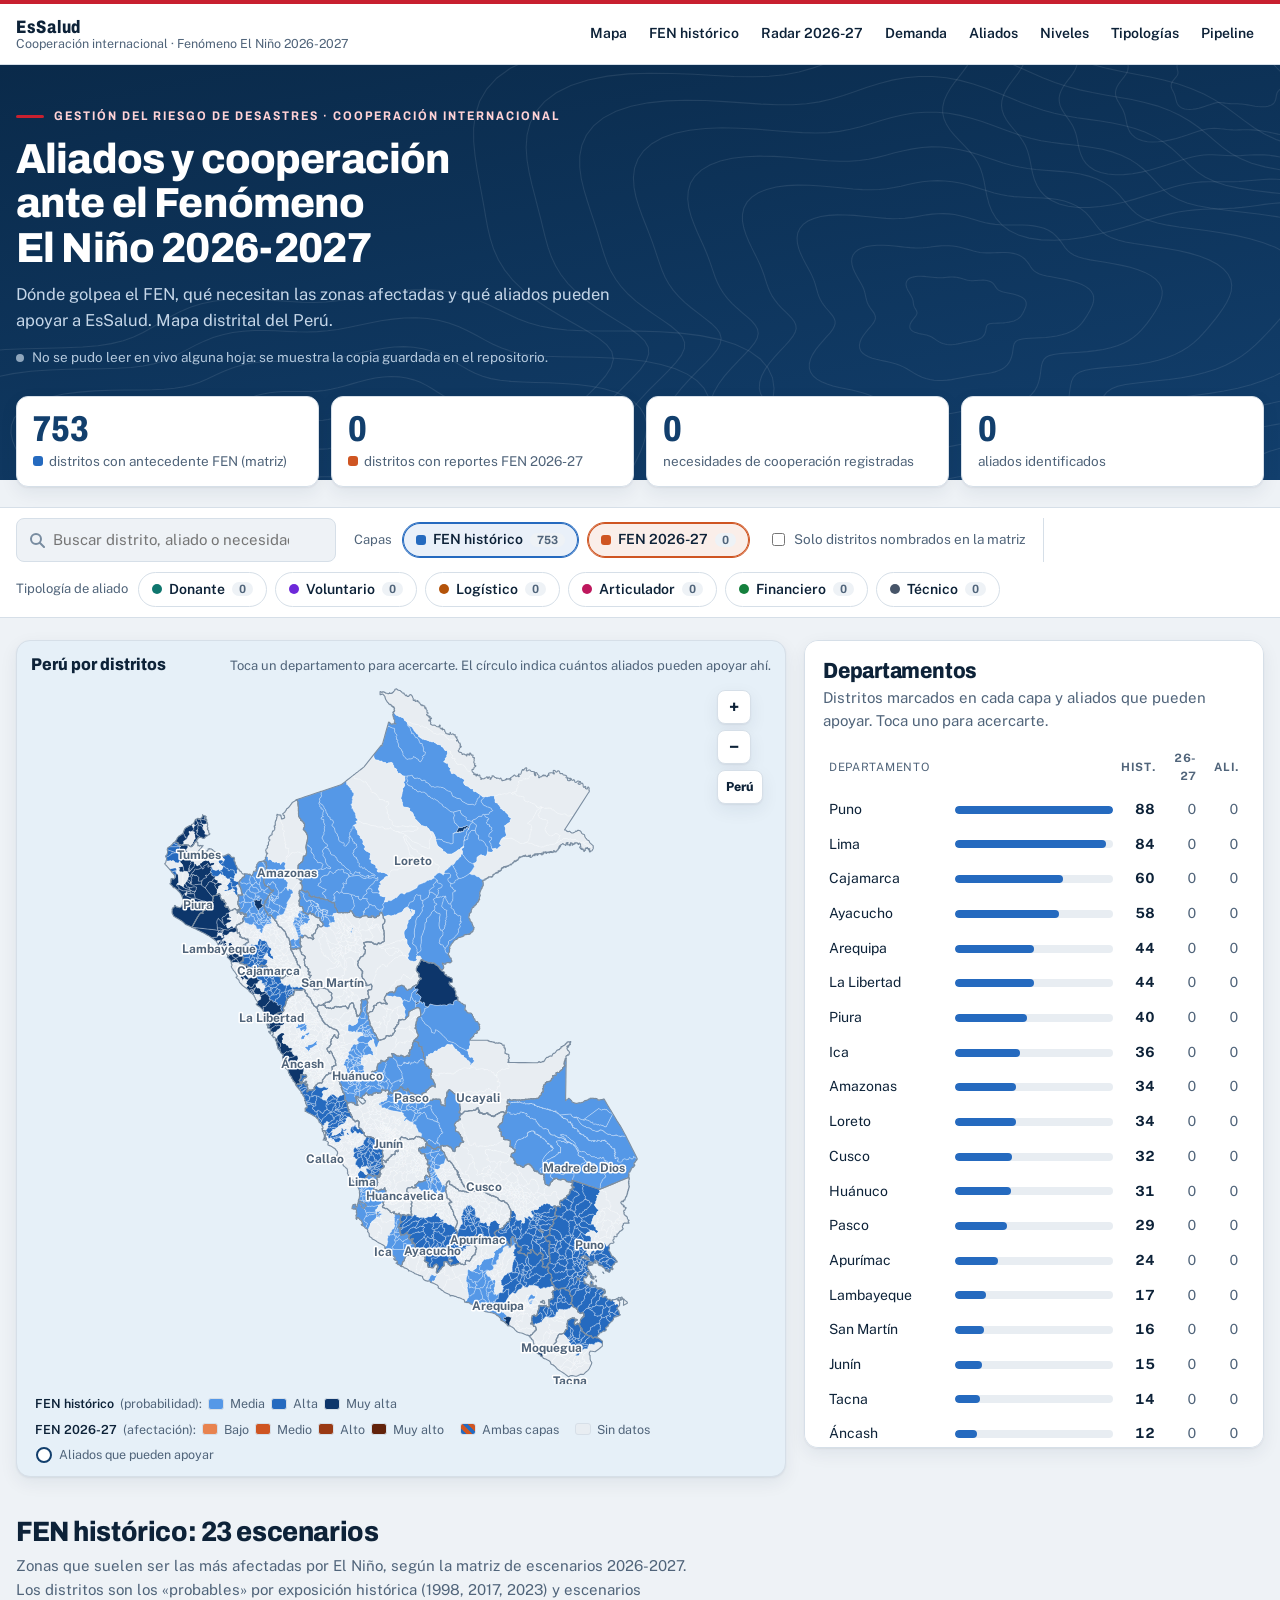
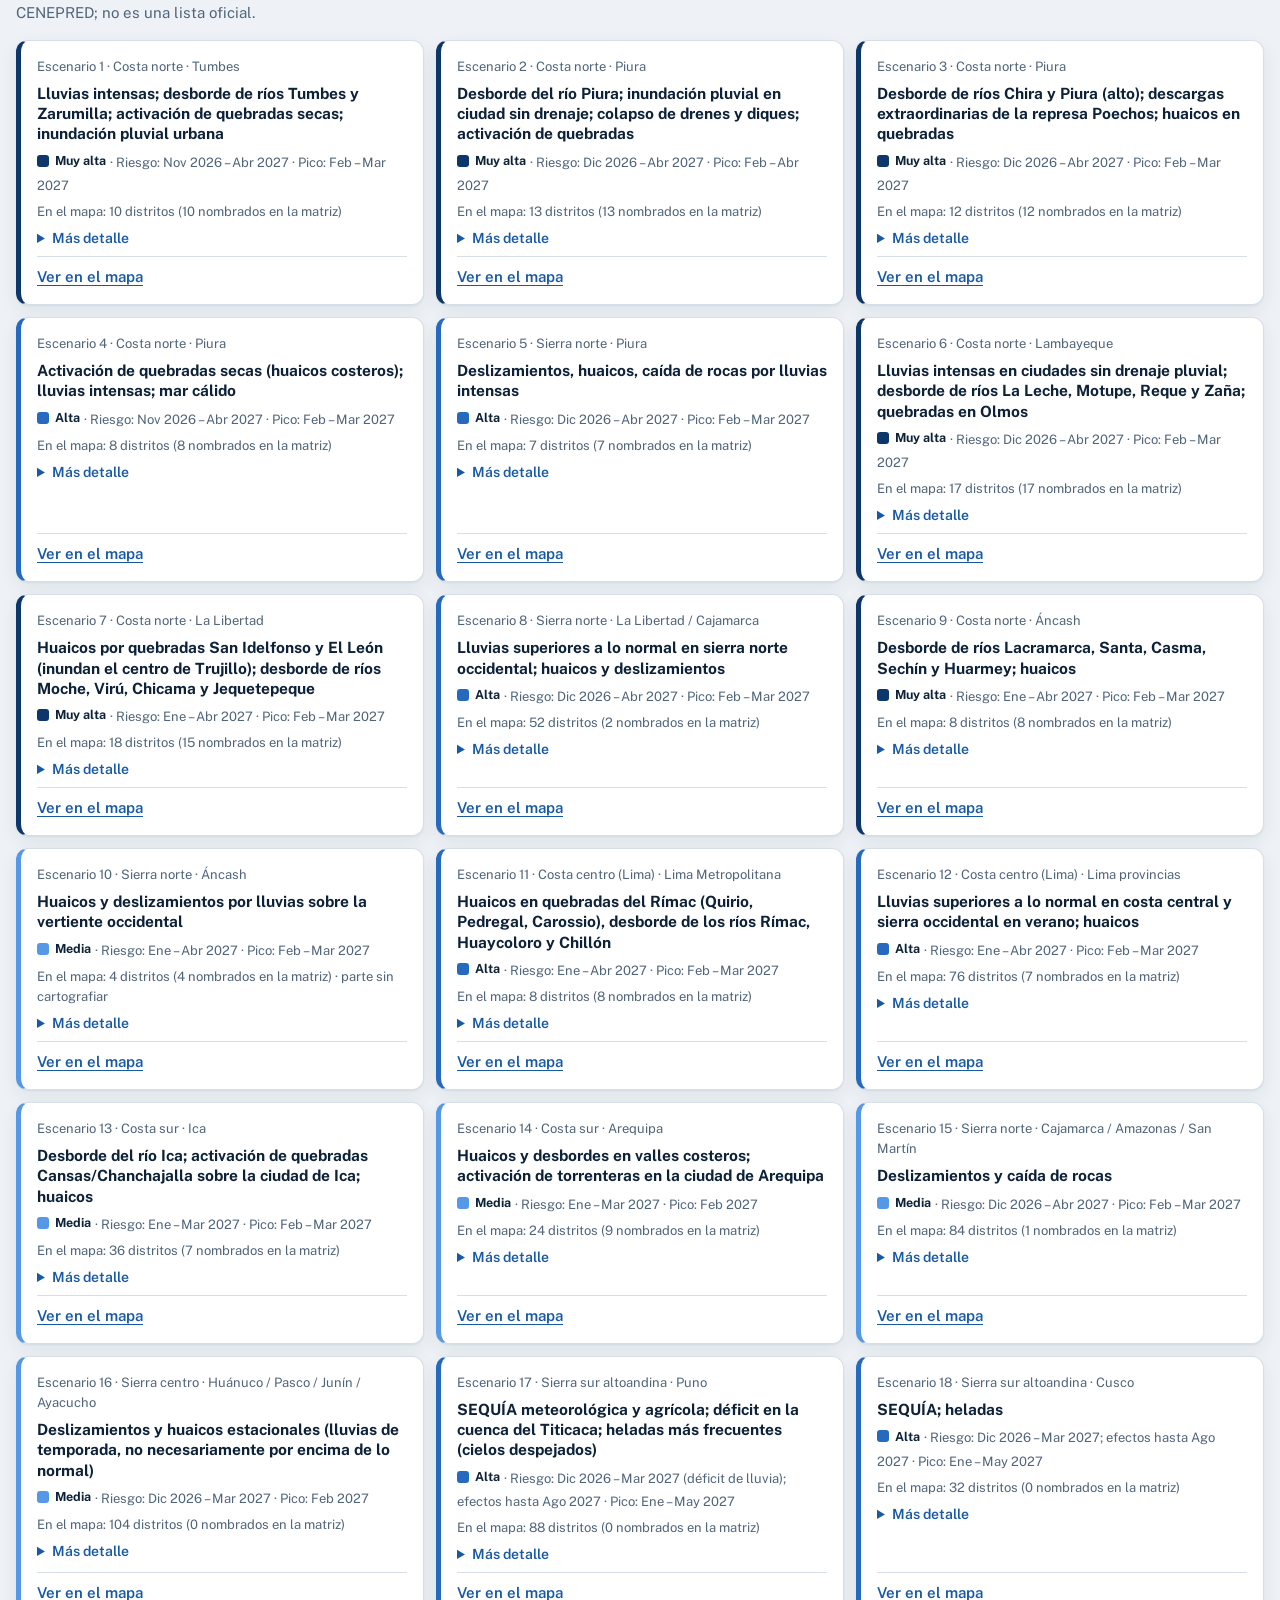
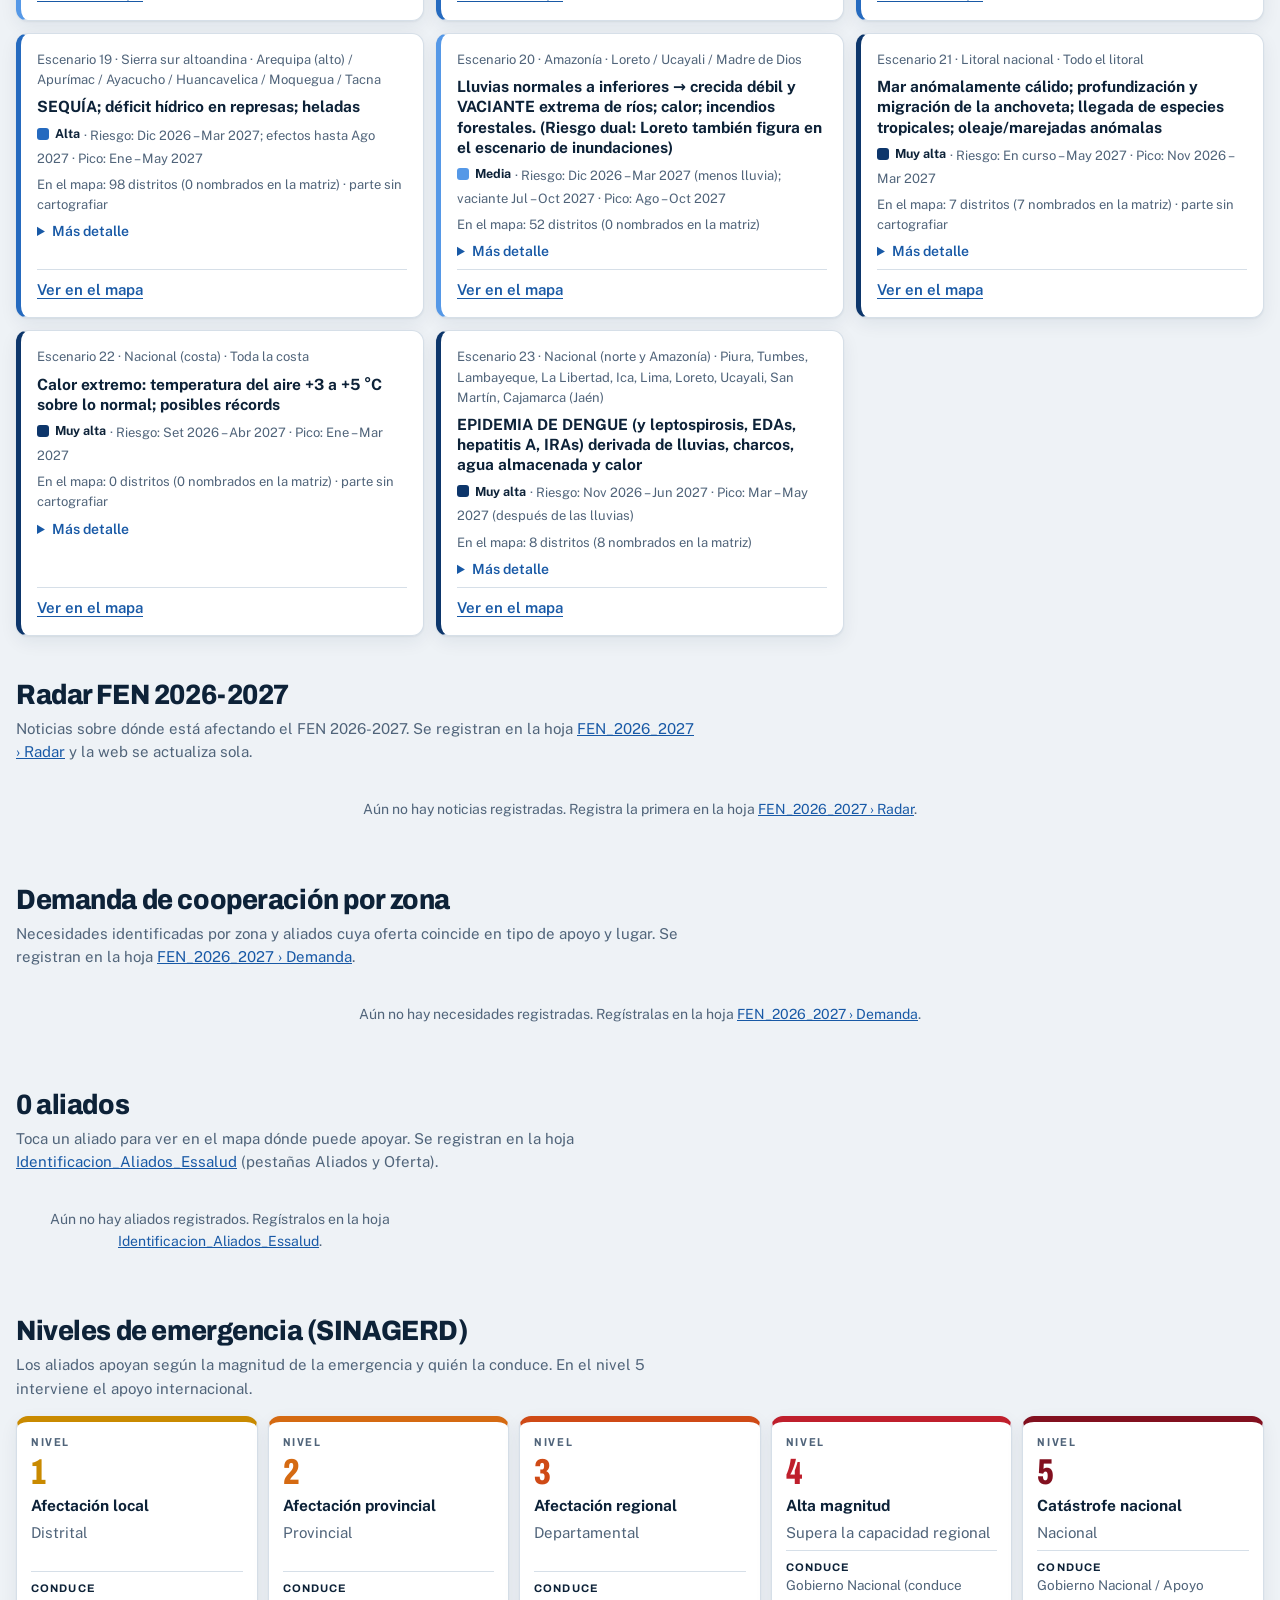
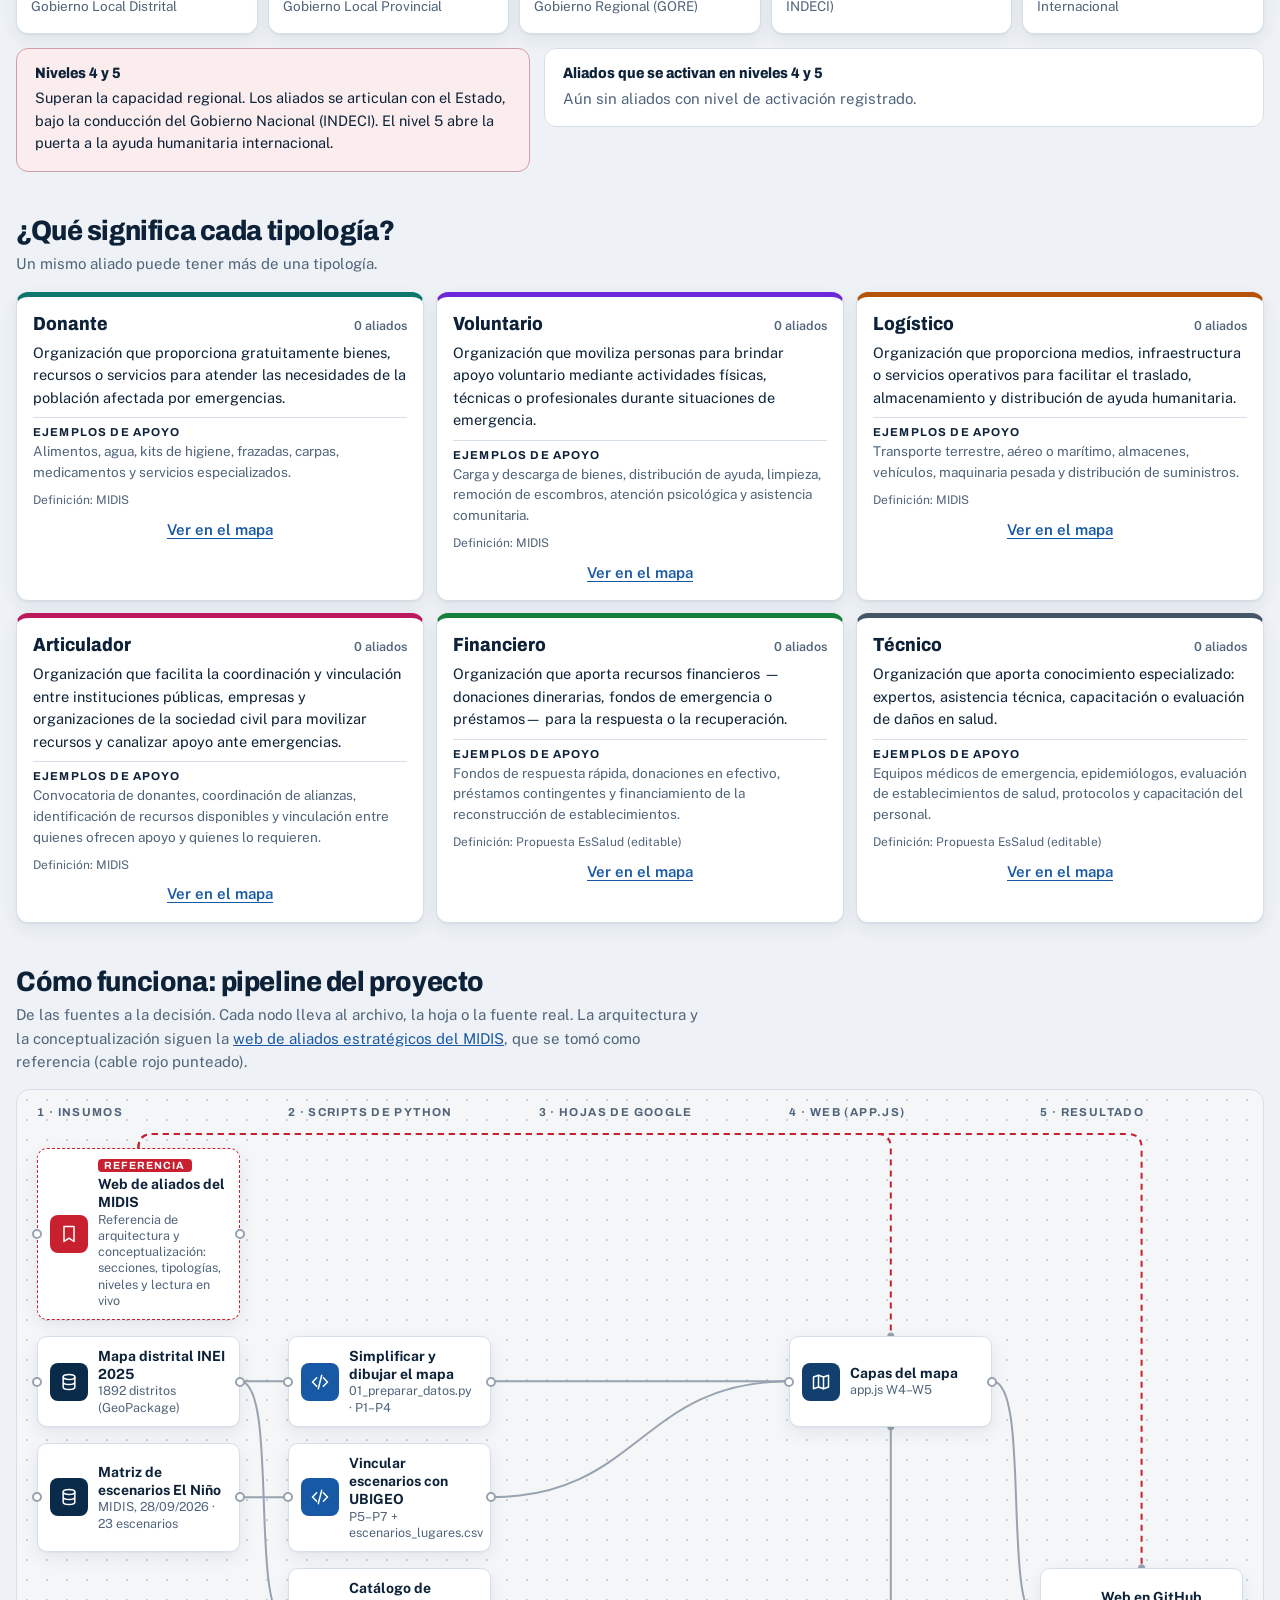
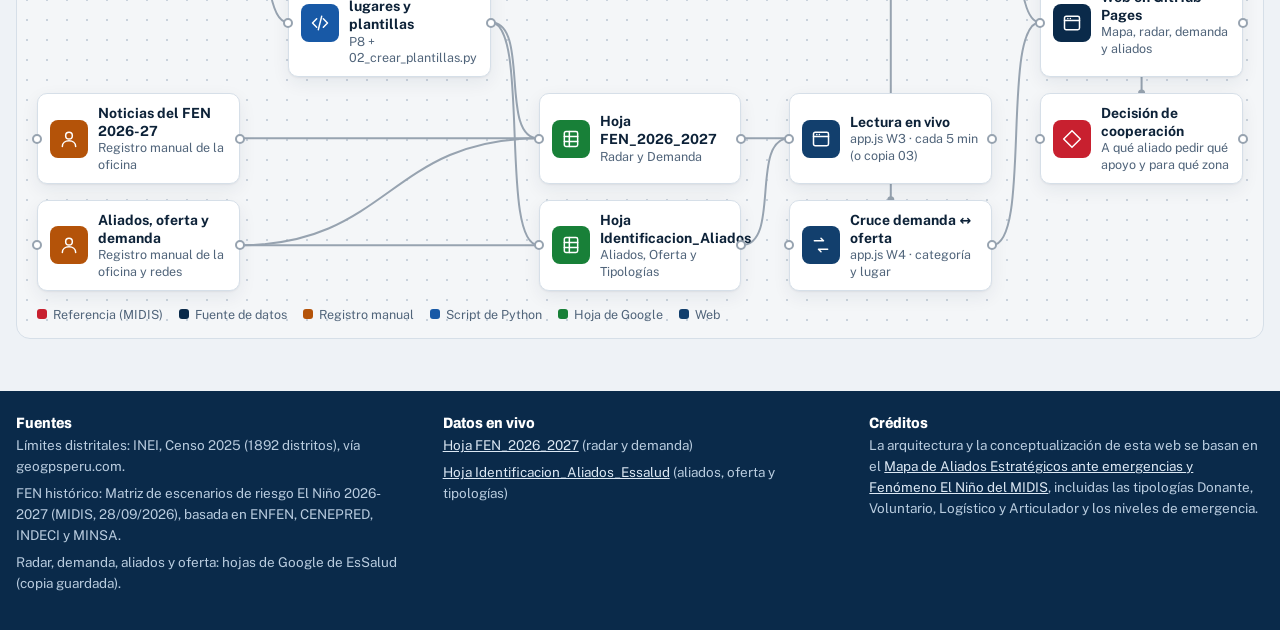
==== index.html @ f9a1b514 "Web de aliados y cooperación ante el FEN 2026-2027 (EsSalud) - Mapa distrital del Perú (1892 distrit" ====
<!doctype html>
<html lang="es">
<head>
<meta charset="utf-8">
<meta name="viewport" content="width=device-width, initial-scale=1">
<title>Aliados ante el FEN 2026-2027</title>
<meta name="description" content="Mapa distrital del Perú con las zonas históricamente afectadas por El Niño, un radar de noticias del FEN 2026-2027, la demanda de cooperación por zona y los aliados de EsSalud.">
<link rel="preconnect" href="https://fonts.googleapis.com">
<link rel="stylesheet" href="https://fonts.googleapis.com/css2?family=Archivo:wdth,wght@62..125,500..900&family=Public+Sans:wght@400;500;600;700&display=swap">
<link rel="stylesheet" href="assets/estilos.css">
</head>
<body>
<header class="topbar"><div class="in">
  <div class="brand"><b>EsSalud</b><span>Cooperación internacional · Fenómeno El Niño 2026-2027</span></div>
  <nav class="topnav" aria-label="Secciones">
    <a href="#mapa">Mapa</a><a href="#historico">FEN histórico</a><a href="#radar">Radar 2026-27</a>
    <a href="#demanda">Demanda</a><a href="#aliados">Aliados</a><a href="#niveles">Niveles</a><a href="#tipologias">Tipologías</a><a href="#pipeline">Pipeline</a>
  </nav>
</div></header>

<section class="hero">
  <div class="in">
    <p class="eyebrow">Gestión del riesgo de desastres · Cooperación internacional</p>
    <h1>Aliados y cooperación ante el Fenómeno El Niño 2026-2027</h1>
    <p class="lead">Dónde golpea el FEN, qué necesitan las zonas afectadas y qué aliados pueden apoyar a EsSalud. Mapa distrital del Perú.</p>
    <div class="status" id="estado"><span class="dot"></span><span>Cargando datos…</span></div>
  </div>
</section>

<div class="stats"><div class="in" aria-live="polite">
  <div class="stat"><b id="k-hist">–</b><span><i style="--c:var(--hist)"></i>distritos con antecedente FEN (matriz)</span></div>
  <div class="stat"><b id="k-act">–</b><span><i style="--c:var(--act)"></i>distritos con reportes FEN 2026-27</span></div>
  <div class="stat"><b id="k-dem">–</b><span>necesidades de cooperación registradas</span></div>
  <div class="stat"><b id="k-ali">–</b><span>aliados identificados</span></div>
</div></div>

<div class="bar"><div class="in">
  <input class="search" id="q" type="search" list="lista-lugares" placeholder="Buscar distrito, aliado o necesidad" aria-label="Buscar distrito, aliado o necesidad">
  <datalist id="lista-lugares"></datalist>
  <div class="chips" id="capas" role="group" aria-label="Capas del mapa"></div>
  <label class="check"><input type="checkbox" id="solo-nombrados"> Solo distritos nombrados en la matriz</label>
  <span class="sep" aria-hidden="true"></span>
  <div class="chips" id="chips" role="group" aria-label="Filtrar por tipología"></div>
</div></div>

<main class="in" id="mapa">
  <div class="focusbar" id="focusbar" hidden></div>
  <div class="grid">
    <div class="card mapcard">
      <div class="maphead"><h2 id="titulo-mapa">Perú por distritos</h2><span id="sub-mapa">Toca un departamento para acercarte. El círculo indica cuántos aliados pueden apoyar ahí.</span></div>
      <div class="mapwrap">
        <div class="zoombtns">
          <button id="z-mas" aria-label="Acercar">+</button>
          <button id="z-menos" aria-label="Alejar">−</button>
          <button id="z-peru" class="txt" aria-label="Ver todo el Perú">Perú</button>
        </div>
        <div class="tip" id="tip" hidden></div>
        <svg class="map" id="map" role="group" aria-label="Mapa del Perú por distritos"></svg>
      </div>
      <div class="legend" id="leyenda"></div>
    </div>
    <aside class="card panel" id="panel" aria-live="polite"></aside>
  </div>

  <section class="blk" id="historico">
    <div class="sh"><div><h2>FEN histórico: <span id="n-esc">23</span> escenarios</h2>
      <p>Zonas que suelen ser las más afectadas por El Niño, según la matriz de escenarios 2026-2027. Los distritos son los «probables» por exposición histórica (1998, 2017, 2023) y escenarios CENEPRED; no es una lista oficial.</p></div></div>
    <div class="cards" id="escenarios"></div>
  </section>

  <section class="blk" id="radar">
    <div class="sh"><div><h2>Radar FEN 2026-2027</h2>
      <p>Noticias sobre dónde está afectando el FEN 2026-2027. Se registran en la hoja <a id="enlace-radar" target="_blank" rel="noopener">FEN_2026_2027 › Radar</a> y la web se actualiza sola.</p></div></div>
    <div id="tabla-radar"></div>
  </section>

  <section class="blk" id="demanda">
    <div class="sh"><div><h2>Demanda de cooperación por zona</h2>
      <p>Necesidades identificadas por zona y aliados cuya oferta coincide en tipo de apoyo y lugar. Se registran en la hoja <a id="enlace-demanda" target="_blank" rel="noopener">FEN_2026_2027 › Demanda</a>.</p></div></div>
    <div id="lista-demanda"></div>
  </section>

  <section class="blk" id="aliados">
    <div class="sh"><div><h2><span id="dir-n">0</span> aliados</h2>
      <p>Toca un aliado para ver en el mapa dónde puede apoyar. Se registran en la hoja <a id="enlace-aliados" target="_blank" rel="noopener">Identificacion_Aliados_Essalud</a> (pestañas Aliados y Oferta).</p></div></div>
    <div class="dir" id="dir"></div>
  </section>

  <section class="blk" id="niveles">
    <div class="sh"><div><h2>Niveles de emergencia (SINAGERD)</h2><p>Los aliados apoyan según la magnitud de la emergencia y quién la conduce. En el nivel 5 interviene el apoyo internacional.</p></div></div>
    <div class="lv" id="lv"></div>
    <div class="lvnote">
      <div class="note"><b>Niveles 4 y 5</b><p>Superan la capacidad regional. Los aliados se articulan con el Estado, bajo la conducción del Gobierno Nacional (INDECI). El nivel 5 abre la puerta a la ayuda humanitaria internacional.</p></div>
      <div class="act45"><b>Aliados que se activan en niveles 4 y 5</b><div class="pills" id="act45"></div></div>
    </div>
  </section>

  <section class="blk" id="tipologias">
    <div class="sh"><div><h2>¿Qué significa cada tipología?</h2><p>Un mismo aliado puede tener más de una tipología.</p></div></div>
    <div class="gl" id="gl"></div>
  </section>

  <section class="blk" id="pipeline">
    <div class="sh"><div><h2>Cómo funciona: pipeline del proyecto</h2>
      <p>De las fuentes a la decisión. Cada nodo lleva al archivo, la hoja o la fuente real. La arquitectura y la conceptualización siguen la <a href="https://claude.ai/artifact/XCFnRvFZUEnCZ79exZgucG" target="_blank" rel="noopener">web de aliados estratégicos del MIDIS</a>, que se tomó como referencia (cable rojo punteado).</p></div></div>
    <div class="pipeline">
      <div class="pipe-cols" aria-hidden="true"><span>1 · Insumos</span><span>2 · Scripts de Python</span><span>3 · Hojas de Google</span><span>4 · Web (app.js)</span><span>5 · Resultado</span></div>
      <div id="pipeline-lienzo">
        <svg id="pipe-cables" aria-hidden="true"></svg>
        <div id="pipe-nodos"></div>
      </div>
      <div class="pipe-ley">
        <span><i style="--c:#C8202F"></i>Referencia (MIDIS)</span><span><i style="--c:#0A2A4A"></i>Fuente de datos</span>
        <span><i style="--c:#B45309"></i>Registro manual</span><span><i style="--c:#1859A6"></i>Script de Python</span>
        <span><i style="--c:#188038"></i>Hoja de Google</span><span><i style="--c:#123F6D"></i>Web</span>
      </div>
    </div>
  </section>
</main>

<footer class="foot"><div class="in">
  <div><b>Fuentes</b>
    <p>Límites distritales: INEI, Censo 2025 (1892 distritos), vía geogpsperu.com.</p>
    <p>FEN histórico: Matriz de escenarios de riesgo El Niño 2026-2027 (MIDIS, 28/09/2026), basada en ENFEN, CENEPRED, INDECI y MINSA.</p>
    <p id="pie-datos"></p></div>
  <div><b>Datos en vivo</b>
    <p><a id="enlace-hoja-fen" target="_blank" rel="noopener">Hoja FEN_2026_2027</a> (radar y demanda)</p>
    <p><a id="enlace-hoja-aliados" target="_blank" rel="noopener">Hoja Identificacion_Aliados_Essalud</a> (aliados, oferta y tipologías)</p>
    <p id="pie-avisos"></p></div>
  <div><b>Créditos</b>
    <p>La arquitectura y la conceptualización de esta web se basan en el <a href="https://claude.ai/artifact/XCFnRvFZUEnCZ79exZgucG" target="_blank" rel="noopener">Mapa de Aliados Estratégicos ante emergencias y Fenómeno El Niño del MIDIS</a>, incluidas las tipologías Donante, Voluntario, Logístico y Articulador y los niveles de emergencia.</p></div>
</div></footer>

<script src="assets/app.js"></script>
</body>
</html>
---- assets/estilos.css ----
/* ============================================================
   Estilos de la web "Aliados ante el FEN 2026-2027" (EsSalud)
   La arquitectura visual se basa en el Mapa de Aliados Estratégicos del MIDIS.
   Colores definidos como variables: un bloque para modo claro y otro para oscuro.
   ============================================================ */
:root{
  --bg:#EEF2F6; --surface:#FFFFFF; --ink:#0D2238; --muted:#50647A; --line:#D6DFE8;
  --navy:#0A2A4A; --navy-2:#123F6D; --accent:#1859A6; --alert:#C8202F;
  --sea:#E6F0F8; --land:#E8EDF2; --border-d:#FFFFFF; --border-dep:#7A8DA1; --halo:#FFFFFF;
  /* Capa FEN histórico (azul; más oscuro = más probable) — validada con el script de la guía dataviz */
  --hist:#256abf; --h1:#5598e7; --h2:#256abf; --h3:#0d366b;
  /* Capa FEN 2026-27 (naranja; más oscuro = mayor afectación) */
  --act:#cf5522; --a1:#e8834f; --a2:#cf5522; --a3:#9a3a14; --a4:#62220a;
  /* Tipologías de aliados */
  --don:#0F766E; --vol:#6D28D9; --log:#B45309; --art:#BE185D; --fin:#15803D; --tec:#475569;
  --lv1:#C98A00; --lv2:#D56A12; --lv3:#CF4A16; --lv4:#BF1F2C; --lv5:#82101F;
  --shadow:0 1px 2px rgba(10,42,74,.06),0 6px 18px rgba(10,42,74,.07);
  --focus:#1859A6; --num:#123F6D;
  --f-display:'Archivo','Arial Narrow',system-ui,sans-serif;
  --f-body:'Public Sans','Segoe UI',system-ui,sans-serif;
}
@media (prefers-color-scheme: dark){:root:not([data-theme="light"]){
  --bg:#07131F; --surface:#0F1F30; --ink:#E7EFF7; --muted:#92A6BA; --line:#223649;
  --navy:#081F38; --navy-2:#0E3558; --accent:#5DA6F0; --alert:#F0606B;
  --sea:#0A1826; --land:#1B2B3C; --border-d:#0A1826; --border-dep:#7F95AB; --halo:#0F1F30;
  --hist:#3987e5; --h1:#1c5cab; --h2:#3987e5; --h3:#9ec5f4;
  --act:#c9561f; --a1:#9c4219; --a2:#c9561f; --a3:#ee7a45; --a4:#f8b995;
  --don:#34D1BF; --vol:#B49BFA; --log:#FBBF4A; --art:#F58DB8; --fin:#4ADE80; --tec:#A3B3C6;
  --lv1:#E8B130; --lv2:#F08A3A; --lv3:#F26E3E; --lv4:#F0606B; --lv5:#FF8E98;
  --shadow:0 1px 2px rgba(0,0,0,.35),0 6px 18px rgba(0,0,0,.28);
  --focus:#8EC3FF; --num:#7DB8F5; color-scheme:dark}}
:root[data-theme="dark"]{
  --bg:#07131F; --surface:#0F1F30; --ink:#E7EFF7; --muted:#92A6BA; --line:#223649;
  --navy:#081F38; --navy-2:#0E3558; --accent:#5DA6F0; --alert:#F0606B;
  --sea:#0A1826; --land:#1B2B3C; --border-d:#0A1826; --border-dep:#7F95AB; --halo:#0F1F30;
  --hist:#3987e5; --h1:#1c5cab; --h2:#3987e5; --h3:#9ec5f4;
  --act:#c9561f; --a1:#9c4219; --a2:#c9561f; --a3:#ee7a45; --a4:#f8b995;
  --don:#34D1BF; --vol:#B49BFA; --log:#FBBF4A; --art:#F58DB8; --fin:#4ADE80; --tec:#A3B3C6;
  --lv1:#E8B130; --lv2:#F08A3A; --lv3:#F26E3E; --lv4:#F0606B; --lv5:#FF8E98;
  --shadow:0 1px 2px rgba(0,0,0,.35),0 6px 18px rgba(0,0,0,.28);
  --focus:#8EC3FF; --num:#7DB8F5; color-scheme:dark}

*{box-sizing:border-box}
[hidden]{display:none!important}
html{scroll-behavior:smooth;scroll-padding-top:72px}
body{margin:0;background:var(--bg);color:var(--ink);font:15px/1.55 var(--f-body)}
button,input,select{font:inherit;color:inherit}
button{cursor:pointer}
a{color:var(--accent)}
:focus-visible{outline:2px solid var(--focus);outline-offset:2px}
.in{max-width:1320px;margin:0 auto;padding-left:max(16px,env(safe-area-inset-left,0px));padding-right:max(16px,env(safe-area-inset-right,0px))}
.muted{color:var(--muted)}

/* --- Barra superior (sin logo por ahora) --- */
.topbar{background:var(--surface);border-bottom:1px solid var(--line);border-top:4px solid var(--alert)}
.topbar .in{display:flex;align-items:center;justify-content:space-between;gap:16px;min-height:60px}
.brand{display:flex;flex-direction:column;line-height:1.15;min-width:0}
.brand b{font:800 18px var(--f-display);font-stretch:80%;letter-spacing:.04em}
.brand span{font-size:12.5px;color:var(--muted)}
.topnav{display:flex;gap:2px;flex-wrap:wrap}
.topnav a{padding:8px 10px;border-radius:8px;color:var(--ink);text-decoration:none;font-weight:600;font-size:14px}
.topnav a:hover{background:var(--bg)}

/* --- Portada con imagen de fondo neutra (curvas de nivel) --- */
.hero{position:relative;overflow:hidden;color:#fff;background:url("fondo.svg") center/cover no-repeat,linear-gradient(170deg,var(--navy) 0%,var(--navy-2) 100%)}
.hero .in{position:relative;z-index:1;padding-block:36px 112px}
.eyebrow{display:inline-flex;align-items:center;gap:10px;font:700 12.5px/1 var(--f-display);font-stretch:85%;letter-spacing:.16em;text-transform:uppercase;color:#FFD2D6;margin:0 0 14px}
.eyebrow::before{content:"";width:28px;height:3px;background:var(--alert);border-radius:2px}
h1{font:800 clamp(28px,3.6vw,42px)/1.06 var(--f-display);font-stretch:96%;margin:0 0 12px;letter-spacing:-.02em;text-wrap:balance;max-width:22ch}
.lead{margin:0;color:#C5D6E8;max-width:64ch;font-size:16.5px}
.status{display:inline-flex;align-items:center;gap:8px;font-size:13.5px;color:#B5C9DD;margin-top:14px;flex-wrap:wrap}
.dot{width:8px;height:8px;border-radius:50%;background:#8FA6BD;flex:none}
.dot.live{background:#3DDC97;box-shadow:0 0 0 3px rgba(61,220,151,.28)}

/* --- Cifras --- */
.stats{position:relative;z-index:2;margin-top:-84px}
.stats .in{display:grid;grid-template-columns:repeat(4,minmax(0,1fr));gap:12px}
.stat{background:var(--surface);border:1px solid var(--line);border-radius:12px;padding:14px 16px;box-shadow:var(--shadow);display:flex;flex-direction:column;gap:4px}
.stat b{font:800 clamp(28px,3vw,36px)/1 var(--f-display);font-stretch:80%;color:var(--num)}
.stat span{font-size:13.5px;color:var(--muted)}
.stat i{display:inline-block;width:10px;height:10px;border-radius:3px;background:var(--c);margin-right:6px;vertical-align:baseline}

/* --- Barra de filtros --- */
.bar{background:var(--surface);border-bottom:1px solid var(--line);position:sticky;top:env(safe-area-inset-top,0px);z-index:6;margin-top:20px;border-top:1px solid var(--line)}
.bar .in{display:flex;flex-wrap:wrap;gap:10px 18px;align-items:center;padding-block:10px}
.search{flex:1 1 220px;min-width:0;max-width:320px;padding:9px 12px 9px 36px;border:1px solid var(--line);border-radius:8px;background:var(--bg) url("data:image/svg+xml,%3Csvg xmlns='http://www.w3.org/2000/svg' width='16' height='16' fill='none' stroke='%23788CA0' stroke-width='2' stroke-linecap='round'%3E%3Ccircle cx='7' cy='7' r='5'/%3E%3Cpath d='m11 11 4 4'/%3E%3C/svg%3E") 12px 50%/16px no-repeat}
.chips{display:flex;flex-wrap:wrap;gap:8px;align-items:center}
.chips .lbl{font-size:13px;color:var(--muted);margin-right:2px}
.chip{display:inline-flex;align-items:center;gap:7px;padding:6px 13px;border-radius:999px;border:1px solid var(--line);background:var(--surface);font-weight:600;font-size:14px}
.chip em{font-style:normal;font:700 12px var(--f-display);color:var(--muted);background:var(--bg);border-radius:999px;padding:0 7px}
.chip i{width:10px;height:10px;border-radius:50%;background:var(--c);flex:none}
.chip.capa i{border-radius:3px}
.chip:hover{border-color:var(--c)}
.chip[aria-pressed="true"]{border-color:var(--c);box-shadow:inset 0 0 0 1px var(--c);background:color-mix(in srgb,var(--c) 10%,var(--surface))}
.chip[aria-pressed="false"].capa{color:var(--muted)}
.chip[aria-pressed="false"].capa i{background:transparent;border:2px solid var(--c)}
.chip.clear{border-style:dashed;color:var(--muted);font-weight:500}
.check{display:inline-flex;align-items:center;gap:6px;font-size:13.5px;color:var(--muted)}
.sep{width:1px;align-self:stretch;background:var(--line)}

/* --- Mapa y panel --- */
main{padding-block:22px 8px}
.focusbar{display:flex;flex-wrap:wrap;align-items:center;gap:10px;margin-bottom:14px;padding:10px 14px;border-radius:10px;background:var(--surface);border:1px solid var(--accent)}
.focusbar button{padding:4px 12px;border-radius:999px;border:1px solid var(--accent);background:transparent;color:var(--accent);font-weight:600;font-size:14px}
.grid{display:grid;grid-template-columns:minmax(0,1fr) minmax(0,460px);gap:18px;align-items:start}
.card{background:var(--surface);border:1px solid var(--line);border-radius:14px;box-shadow:var(--shadow)}
.mapcard{position:relative;padding:14px 14px 12px;background:var(--sea);overflow:hidden}
.maphead{display:flex;justify-content:space-between;align-items:baseline;gap:12px;margin-bottom:6px;flex-wrap:wrap}
.maphead h2{font:800 17px var(--f-display);font-stretch:90%;margin:0}
.maphead span{font-size:13px;color:var(--muted)}
.mapwrap{position:relative}
svg.map{display:block;width:100%;height:auto;max-height:78vh;margin:0 auto;touch-action:none;cursor:pointer}
svg.map.arrastre{cursor:grabbing}
svg.map path{vector-effect:non-scaling-stroke;stroke-linejoin:round}
.d{stroke:var(--border-d);stroke-width:.3px;fill:var(--land)}
.d:hover{filter:brightness(1.08) saturate(1.15);stroke:var(--ink);stroke-width:1px}
.d.sel{stroke:var(--alert);stroke-width:2.5px}
.d.foco{stroke:var(--ink);stroke-width:1px}
.dep{fill:none;stroke:var(--border-dep);stroke-width:1.1px;pointer-events:none}
.dep.sel{stroke:var(--alert);stroke-width:2.5px}
.dep.cubre{stroke:var(--accent);stroke-width:2.5px}
.dn{font-family:var(--f-body);font-weight:700;text-anchor:middle;fill:var(--muted);paint-order:stroke;stroke:var(--halo);stroke-linejoin:round;pointer-events:none}
.bub circle{fill:var(--surface);stroke:var(--navy-2);pointer-events:none}
:root[data-theme="dark"] .bub circle{stroke:var(--accent)}
@media (prefers-color-scheme: dark){:root:not([data-theme="light"]) .bub circle{stroke:var(--accent)}}
.bub text{font-family:var(--f-display);font-weight:800;text-anchor:middle;dominant-baseline:central;fill:var(--ink);pointer-events:none}
.zoombtns{position:absolute;right:8px;top:8px;display:flex;flex-direction:column;gap:6px;z-index:2}
.zoombtns button{width:34px;height:34px;border-radius:8px;border:1px solid var(--line);background:var(--surface);font-weight:800;font-size:17px;line-height:1;box-shadow:var(--shadow)}
.zoombtns button.txt{width:auto;padding:0 8px;font-size:12.5px}
.tip{position:absolute;pointer-events:none;z-index:3;background:var(--ink);color:var(--bg);padding:6px 10px;border-radius:6px;font-size:13px;max-width:280px;transform:translate(-50%,calc(-100% - 14px))}
.tip b{display:block}
.legend{display:flex;flex-wrap:wrap;align-items:center;gap:6px 16px;font-size:12.5px;color:var(--muted);margin:10px 4px 0}
.legend .grp{display:inline-flex;align-items:center;gap:6px;flex-wrap:wrap}
.legend .grp b{color:var(--ink);font-weight:600}
.legend i{width:16px;height:12px;border-radius:3px;display:inline-block;border:1px solid var(--line)}
.legend i.rayas{background:repeating-linear-gradient(45deg,var(--hist) 0 4px,var(--act) 4px 8px)}

.panel{padding:18px;min-width:0;position:sticky;top:76px;max-height:calc(100vh - 92px);overflow:auto}
.ph{display:flex;align-items:flex-start;justify-content:space-between;gap:12px;margin-bottom:12px}
.ph h2{font:800 22px/1.12 var(--f-display);font-stretch:90%;margin:0 0 2px;letter-spacing:-.01em}
.btn{border:1px solid var(--line);background:var(--surface);border-radius:8px;padding:6px 12px;font-size:14px;font-weight:600;white-space:nowrap}
.btn:hover{border-color:var(--accent);color:var(--accent)}
.kpis{display:grid;grid-template-columns:repeat(4,minmax(0,1fr));gap:6px;margin-bottom:14px}
.kpis div{background:var(--bg);border-radius:8px;padding:8px}
.kpis b{display:block;font:800 22px/1 var(--f-display);font-stretch:85%}
.kpis span{font-size:12px;color:var(--muted)}
.blk-p{margin-top:16px}
.blk-p h3{font:700 12px var(--f-display);font-stretch:85%;letter-spacing:.12em;text-transform:uppercase;color:var(--muted);margin:0 0 8px;display:flex;align-items:center;gap:8px}
.blk-p h3 i{width:10px;height:10px;border-radius:3px;background:var(--c)}
.item{border:1px solid var(--line);border-radius:10px;padding:10px 12px;margin-bottom:8px;background:var(--surface)}
.item p{margin:4px 0 0;font-size:14px}
.item .meta{font-size:12.5px;color:var(--muted)}
.item button.lnk,.lnk{border:0;background:none;padding:0;color:var(--accent);font-weight:600;text-decoration:underline;text-underline-offset:3px}
.rank{list-style:none;margin:0;padding:0;display:grid;gap:1px}
.rank li{display:block}
.rank button{display:grid;grid-template-columns:118px 1fr 34px 34px 34px;gap:8px;align-items:center;width:100%;text-align:left;border:0;background:transparent;padding:6px 6px;border-radius:6px;font-size:14px}
.rank button:hover{background:var(--bg)}
.rank .hd{font-size:11.5px;color:var(--muted);text-transform:uppercase;letter-spacing:.06em;cursor:default}
.rank .hd:hover{background:transparent}
.bar2{height:8px;border-radius:4px;background:var(--land);overflow:hidden}
.bar2 i{display:block;height:100%;background:var(--hist);border-radius:4px}
.rank .n{text-align:right;font-variant-numeric:tabular-nums;font-weight:700}
.zero{color:var(--muted);font-weight:400!important}
.empty{padding:20px 8px;text-align:center;color:var(--muted);font-size:14px}

/* --- Etiquetas --- */
.tag{display:inline-flex;align-items:center;gap:5px;padding:1px 9px;border-radius:999px;font-size:12.5px;font-weight:600;background:var(--bg);color:var(--ink);border:1px solid var(--line)}
.tag i{width:8px;height:8px;border-radius:50%;background:var(--c)}
.tags{display:flex;flex-wrap:wrap;gap:6px;margin-top:6px}
.prob{display:inline-flex;align-items:center;gap:6px;font-size:12.5px;font-weight:700}
.prob i{width:12px;height:12px;border-radius:3px;background:var(--c)}

/* --- Secciones --- */
section.blk{padding-block:40px 4px}
.sh{display:flex;flex-wrap:wrap;justify-content:space-between;align-items:end;gap:6px 24px;margin-bottom:16px}
.sh h2{font:800 clamp(22px,2.4vw,28px)/1.1 var(--f-display);font-stretch:92%;margin:0;letter-spacing:-.015em}
.sh p{margin:6px 0 0;color:var(--muted);max-width:76ch}
.cards{display:grid;grid-template-columns:repeat(auto-fill,minmax(min(100%,330px),1fr));gap:12px}
.esc{padding:16px;border:1px solid var(--line);border-left:5px solid var(--c);border-radius:12px;background:var(--surface);box-shadow:var(--shadow);display:flex;flex-direction:column;gap:6px}
.esc h3{margin:0;font:700 15.5px/1.3 var(--f-body)}
.esc .meta{font-size:13px;color:var(--muted)}
.esc details{font-size:14px}
.esc summary{cursor:pointer;color:var(--accent);font-weight:600}
.esc details p{margin:6px 0}
.esc ul{margin:4px 0;padding-left:18px}
.esc .acc{display:flex;gap:12px;flex-wrap:wrap;margin-top:auto;padding-top:8px;border-top:1px solid var(--line)}
.tabla-wrap{overflow-x:auto;background:var(--surface);border:1px solid var(--line);border-radius:12px;box-shadow:var(--shadow)}
table{width:100%;border-collapse:collapse;font-size:14px}
th,td{text-align:left;padding:9px 12px;border-bottom:1px solid var(--line);vertical-align:top}
th{font:700 12px var(--f-display);font-stretch:85%;letter-spacing:.08em;text-transform:uppercase;color:var(--muted);white-space:nowrap}
td.num{text-align:right;font-variant-numeric:tabular-nums}
.nv{display:inline-flex;align-items:center;gap:6px;white-space:nowrap}
.nv i{width:10px;height:10px;border-radius:3px;background:var(--c)}
.dem-dep{margin-bottom:18px}
.dem-dep h3{font:800 18px var(--f-display);font-stretch:90%;margin:0 0 8px}
.dem{display:grid;grid-template-columns:minmax(0,1.3fr) minmax(0,1fr);gap:12px;padding:14px;border:1px solid var(--line);border-radius:12px;background:var(--surface);margin-bottom:10px}
.dem h4{margin:0;font:700 15px var(--f-body)}
.dem .match{border-left:1px solid var(--line);padding-left:12px;font-size:14px}
.dem .match b{display:block;font:700 11.5px var(--f-display);letter-spacing:.1em;text-transform:uppercase;color:var(--muted);margin-bottom:4px}
.dir{display:grid;grid-template-columns:repeat(auto-fill,minmax(min(100%,310px),1fr));gap:12px}
.dcard{display:grid;grid-template-columns:52px minmax(0,1fr);gap:12px;padding:14px;text-align:left;width:100%;border:1px solid var(--line);border-radius:12px;background:var(--surface);box-shadow:var(--shadow)}
.dcard:hover{border-color:var(--accent)}
.dcard h3{margin:0 0 2px;font:700 15.5px/1.25 var(--f-body)}
.dcard .cov{font-size:13px;color:var(--muted);border-top:1px solid var(--line);padding-top:8px;margin-top:8px}
.av{position:relative;width:52px;height:52px;border-radius:10px;background:var(--bg);border:1px solid var(--line);display:grid;place-items:center;font:800 15px var(--f-display);color:var(--accent);overflow:hidden}
.av img{position:absolute;inset:0;width:100%;height:100%;object-fit:contain;background:#fff;padding:3px}
.lv{display:grid;grid-template-columns:repeat(5,minmax(0,1fr));gap:10px}
.lvc{padding:14px 14px 16px;background:var(--surface);border:1px solid var(--line);border-top:6px solid var(--c);border-radius:12px;box-shadow:var(--shadow);display:flex;flex-direction:column;gap:6px}
.lvc .num{font:800 36px/1 var(--f-display);font-stretch:70%;color:var(--c)}
.lvc .nm{font:700 11.5px var(--f-display);font-stretch:85%;letter-spacing:.14em;text-transform:uppercase;color:var(--muted)}
.lvc h3{margin:0;font:700 15.5px/1.25 var(--f-body)}
.lvc .au{margin-top:auto;padding-top:10px;border-top:1px solid var(--line);font-size:13.5px;color:var(--muted)}
.lvc .au b{display:block;font:700 11px var(--f-display);letter-spacing:.1em;text-transform:uppercase;color:var(--ink);margin-bottom:2px}
.lvnote{margin-top:14px;display:grid;grid-template-columns:minmax(0,1fr) minmax(0,1.4fr);gap:14px;align-items:start}
.note{padding:16px 18px;border-radius:12px;background:color-mix(in srgb,var(--alert) 8%,var(--surface));border:1px solid color-mix(in srgb,var(--alert) 35%,var(--line))}
.note b,.act45 b{font:800 15px var(--f-display);font-stretch:90%;display:block;margin-bottom:6px}
.note p{margin:0;font-size:14.5px}
.act45{padding:16px 18px;border-radius:12px;background:var(--surface);border:1px solid var(--line)}
.pills{display:flex;flex-wrap:wrap;gap:8px}
.pill{display:inline-flex;align-items:center;border:1px solid var(--line);border-radius:999px;background:var(--bg);padding:4px 12px;font-weight:600;font-size:14px}
.gl{display:grid;grid-template-columns:repeat(3,minmax(0,1fr));gap:12px}
.gcard{display:flex;flex-direction:column;gap:8px;padding:16px;border:1px solid var(--line);border-top:5px solid var(--c);border-radius:12px;background:var(--surface);box-shadow:var(--shadow)}
.gcard h3{margin:0;font:800 19px var(--f-display);font-stretch:88%;display:flex;justify-content:space-between;align-items:baseline;gap:8px}
.gcard h3 small{font:600 12.5px var(--f-body);color:var(--muted)}
.gcard p{margin:0;font-size:14.5px}
.gcard .eg{font-size:13.5px;color:var(--muted);padding-top:8px;border-top:1px solid var(--line)}
.gcard .eg b{display:block;font:700 11.5px var(--f-display);letter-spacing:.1em;text-transform:uppercase;color:var(--ink);margin-bottom:3px}
.gcard .origen{font-size:12px;color:var(--muted)}
/* --- Pipeline estilo n8n: lienzo punteado, nodos con ícono y puertos, cables curvos --- */
.pipeline{--canvas:#F4F6F8;--dot:#C9D2DC;--cable:#97A3B0;background-color:var(--canvas);background-image:radial-gradient(var(--dot) 1px,transparent 1.2px);background-size:20px 20px;border:1px solid var(--line);border-radius:14px;padding:16px 20px 14px}
:root[data-theme="dark"] .pipeline{--canvas:#0B1724;--dot:#1E3247;--cable:#5D7187}
@media (prefers-color-scheme: dark){:root:not([data-theme="light"]) .pipeline{--canvas:#0B1724;--dot:#1E3247;--cable:#5D7187}}
.pipe-cols{display:grid;grid-template-columns:repeat(5,minmax(0,1fr));column-gap:48px;margin-bottom:30px;font:700 11.5px var(--f-display);letter-spacing:.12em;text-transform:uppercase;color:var(--muted)}
#pipeline-lienzo{position:relative}
#pipe-nodos{position:relative;z-index:1;display:grid;grid-template-columns:repeat(5,minmax(0,1fr));column-gap:48px;row-gap:16px}
#pipe-cables{position:absolute;left:0;top:0;z-index:0;pointer-events:none;overflow:visible}
#pipe-cables .cable{fill:none;stroke:var(--cable);stroke-width:2}
#pipe-cables .cable.referencia{stroke:var(--alert);stroke-dasharray:6 5}
#pipe-cables .fin{fill:var(--cable)}
.nodo{position:relative;display:flex;align-items:center;gap:10px;min-height:66px;padding:10px 12px;background:var(--surface);border:1px solid var(--line);border-radius:10px;box-shadow:var(--shadow);color:var(--ink);text-decoration:none}
a.nodo:hover{border-color:var(--c);box-shadow:0 0 0 1px var(--c),var(--shadow)}
.nodo .ico{flex:none;width:38px;height:38px;border-radius:8px;background:var(--c);display:grid;place-items:center}
.nodo .ico svg{width:20px;height:20px;fill:none;stroke:#fff;stroke-width:1.8;stroke-linecap:round;stroke-linejoin:round}
.nodo .txt{display:flex;flex-direction:column;min-width:0;line-height:1.3}
.nodo .txt b{font-size:14px}
.nodo .txt>span:last-child{font-size:12.5px;color:var(--muted)}
.nodo .badge{align-self:flex-start;font:700 10.5px var(--f-display);letter-spacing:.1em;text-transform:uppercase;color:#fff;background:var(--c);border-radius:4px;padding:1px 6px;margin-bottom:3px}
.nodo.ref{border:1.5px dashed var(--c)}
.puerto{position:absolute;top:50%;width:10px;height:10px;margin-top:-5px;border-radius:50%;background:var(--surface);border:2px solid var(--cable,#97A3B0)}
.puerto.entrada{left:-6px}.puerto.salida{right:-6px}
.pipe-ley{display:flex;flex-wrap:wrap;gap:6px 16px;margin-top:14px;font-size:12.5px;color:var(--muted)}
.pipe-ley i{display:inline-block;width:10px;height:10px;border-radius:3px;background:var(--c);margin-right:6px}
@media (max-width:900px){.pipe-cols{display:none}#pipe-nodos{grid-template-columns:minmax(0,1fr);row-gap:22px}.nodo{grid-column:auto!important;grid-row:auto!important}.puerto{display:none}}

footer.foot{margin-top:40px;background:var(--navy);color:#B9CCDF}
footer.foot .in{padding-block:24px 30px;display:grid;grid-template-columns:repeat(3,minmax(0,1fr));gap:16px 32px;font-size:13.5px}
footer.foot b{color:#fff;font:800 15px var(--f-display);font-stretch:90%;display:block;margin-bottom:4px}
footer.foot a{color:#DCE8F4}
footer.foot p{margin:0 0 6px}

@media (max-width:1100px){.lv{grid-template-columns:repeat(3,minmax(0,1fr))}.gl{grid-template-columns:repeat(2,minmax(0,1fr))}.stats .in{grid-template-columns:repeat(2,minmax(0,1fr))}footer.foot .in{grid-template-columns:minmax(0,1fr)}}
@media (max-width:900px){.grid{grid-template-columns:minmax(0,1fr)}.panel{position:static;max-height:none}.lvnote{grid-template-columns:minmax(0,1fr)}.topnav{display:none}.dem{grid-template-columns:minmax(0,1fr)}.dem .match{border-left:0;padding-left:0;border-top:1px solid var(--line);padding-top:8px}}
@media (max-width:640px){.bar{position:static}.lv{grid-template-columns:repeat(2,minmax(0,1fr))}.gl{grid-template-columns:minmax(0,1fr)}.hero .in{padding-block:26px 104px}.kpis{grid-template-columns:repeat(2,minmax(0,1fr))}.rank button{grid-template-columns:96px 1fr 28px 28px 28px;font-size:13px}.sep{display:none}}
@media (prefers-reduced-motion:reduce){html{scroll-behavior:auto}}
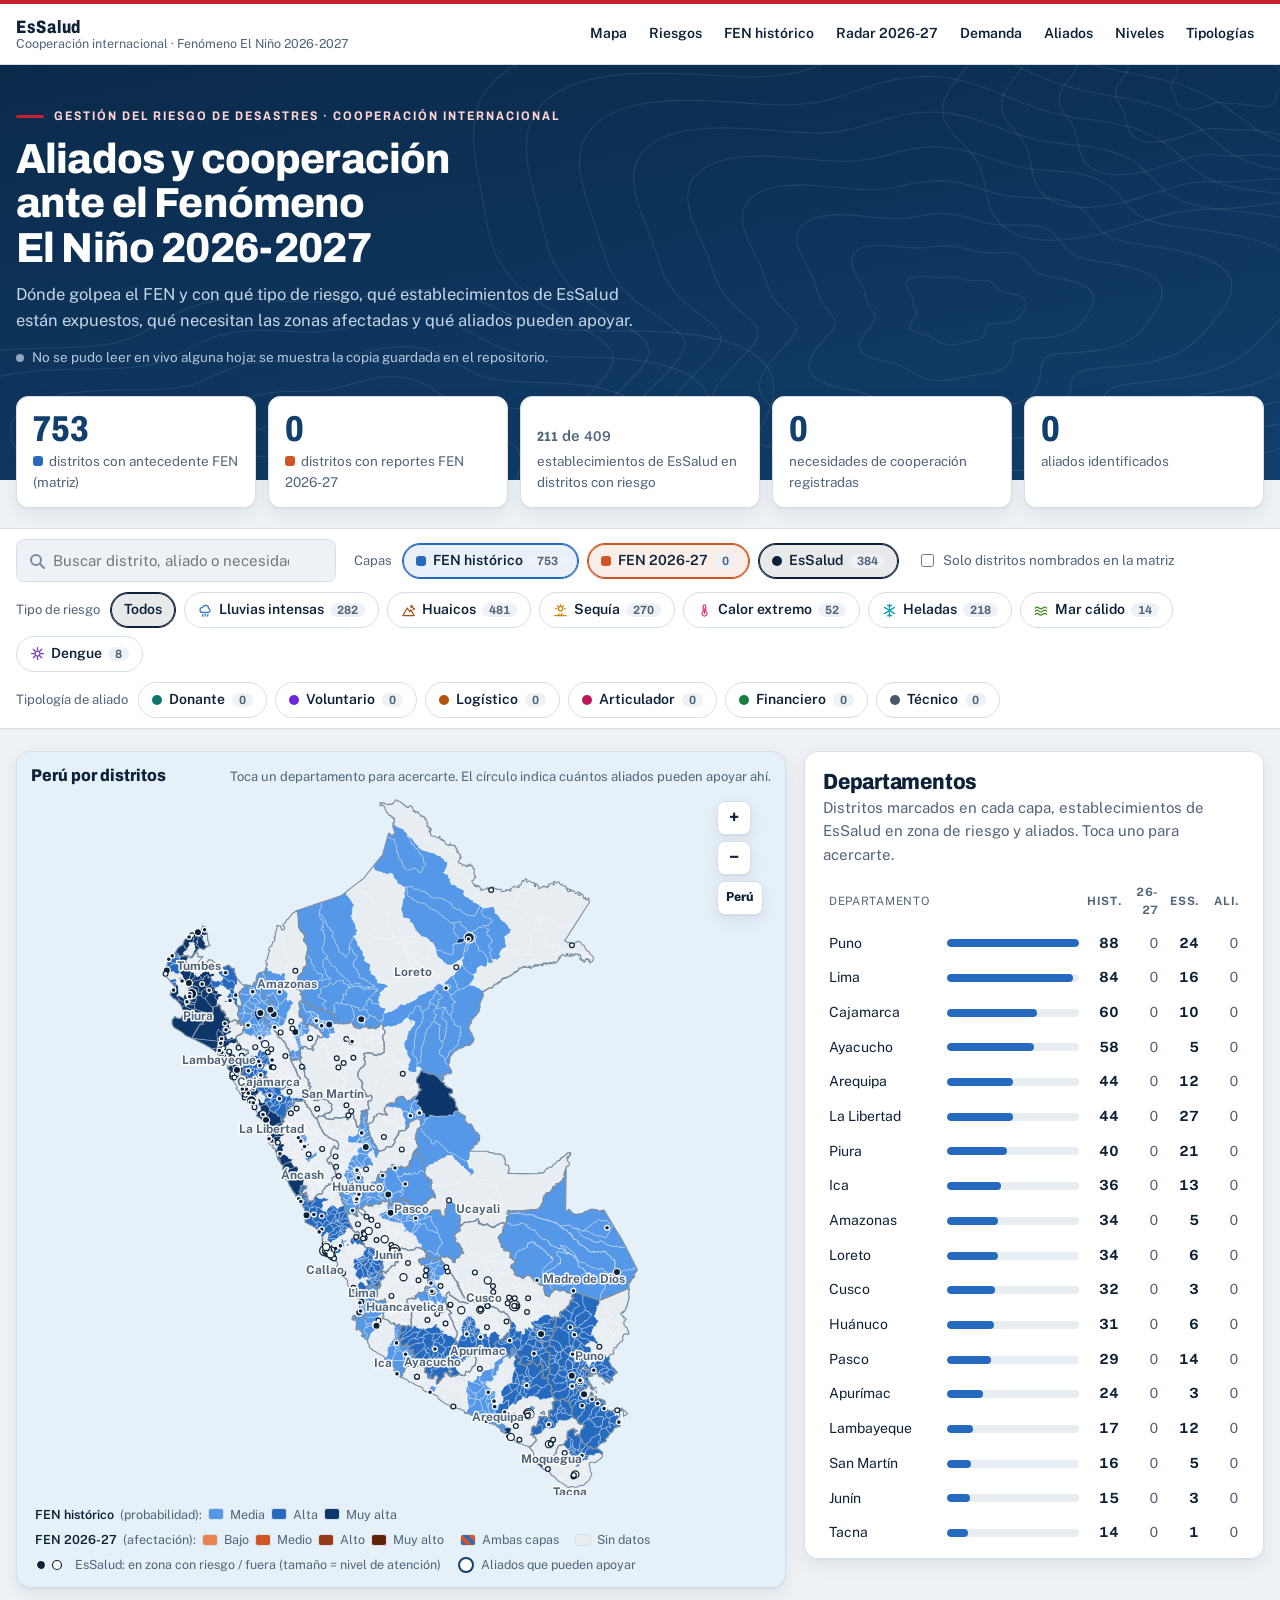
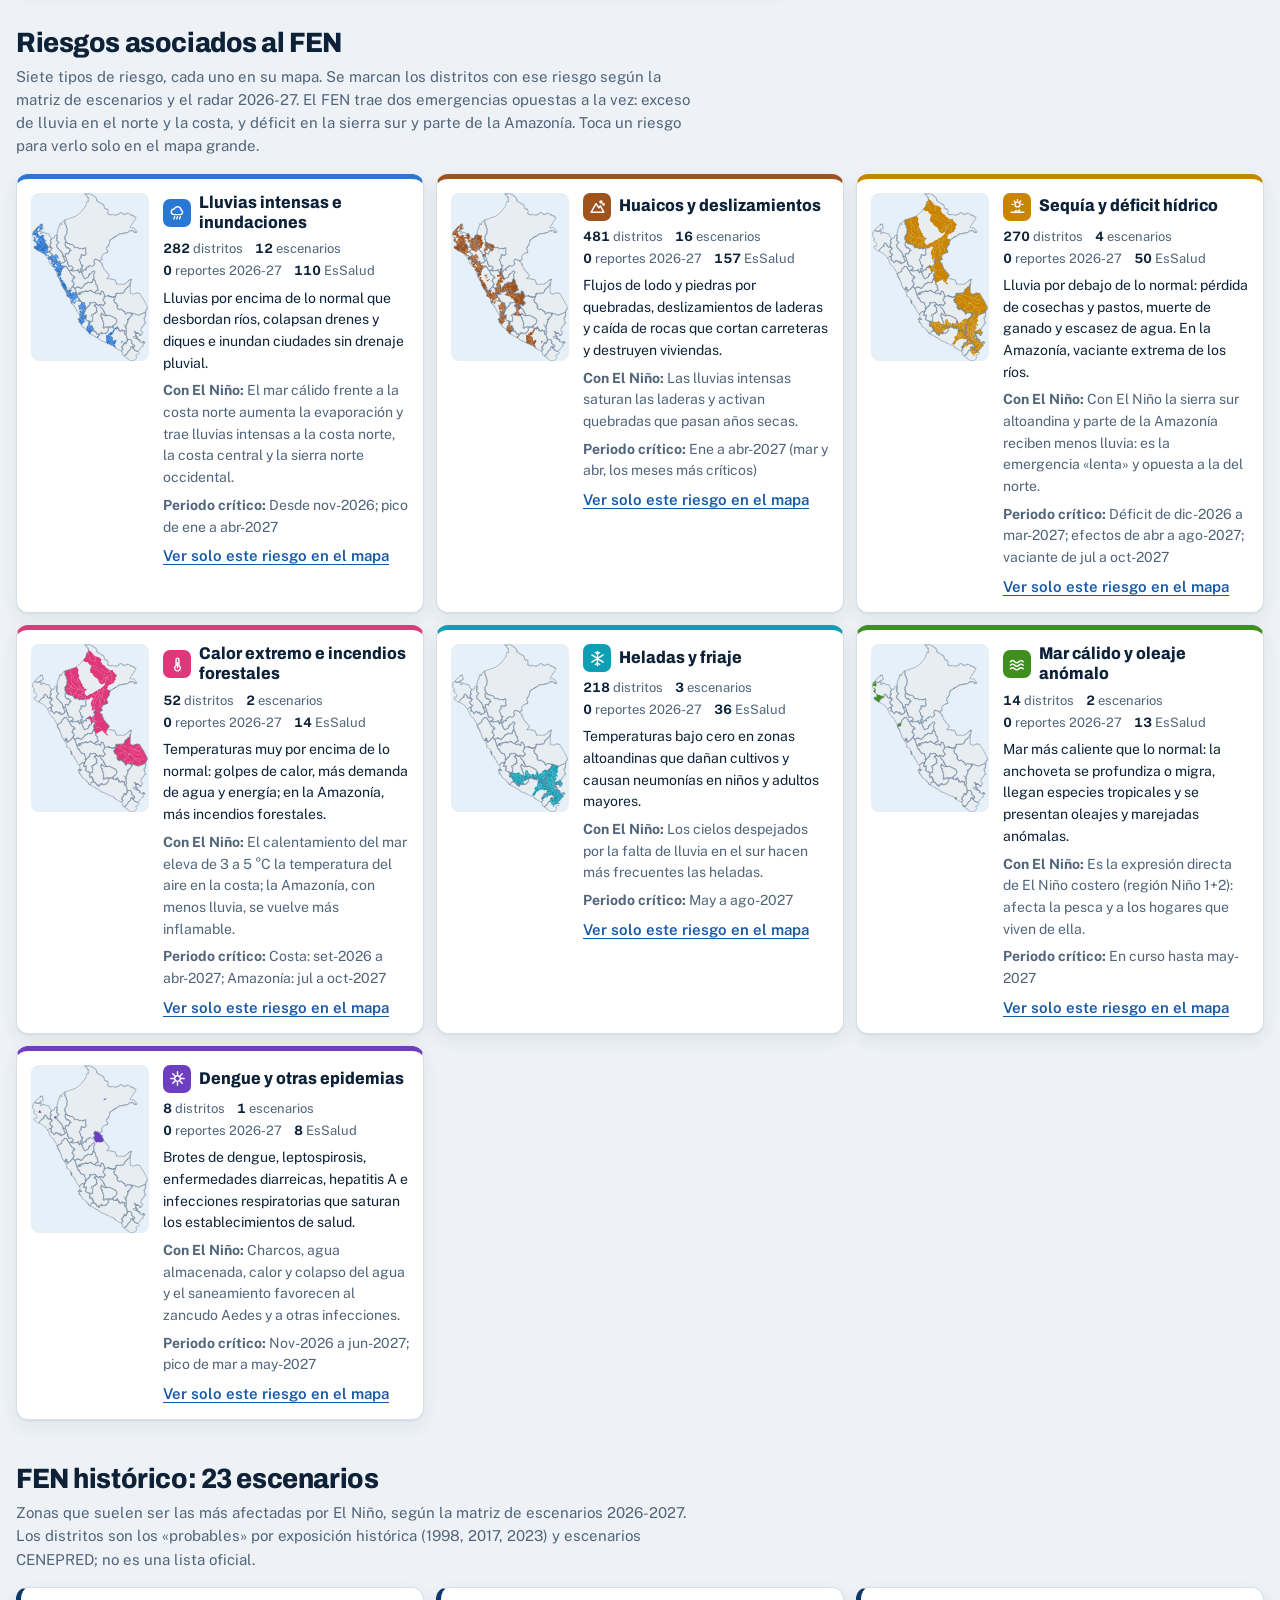
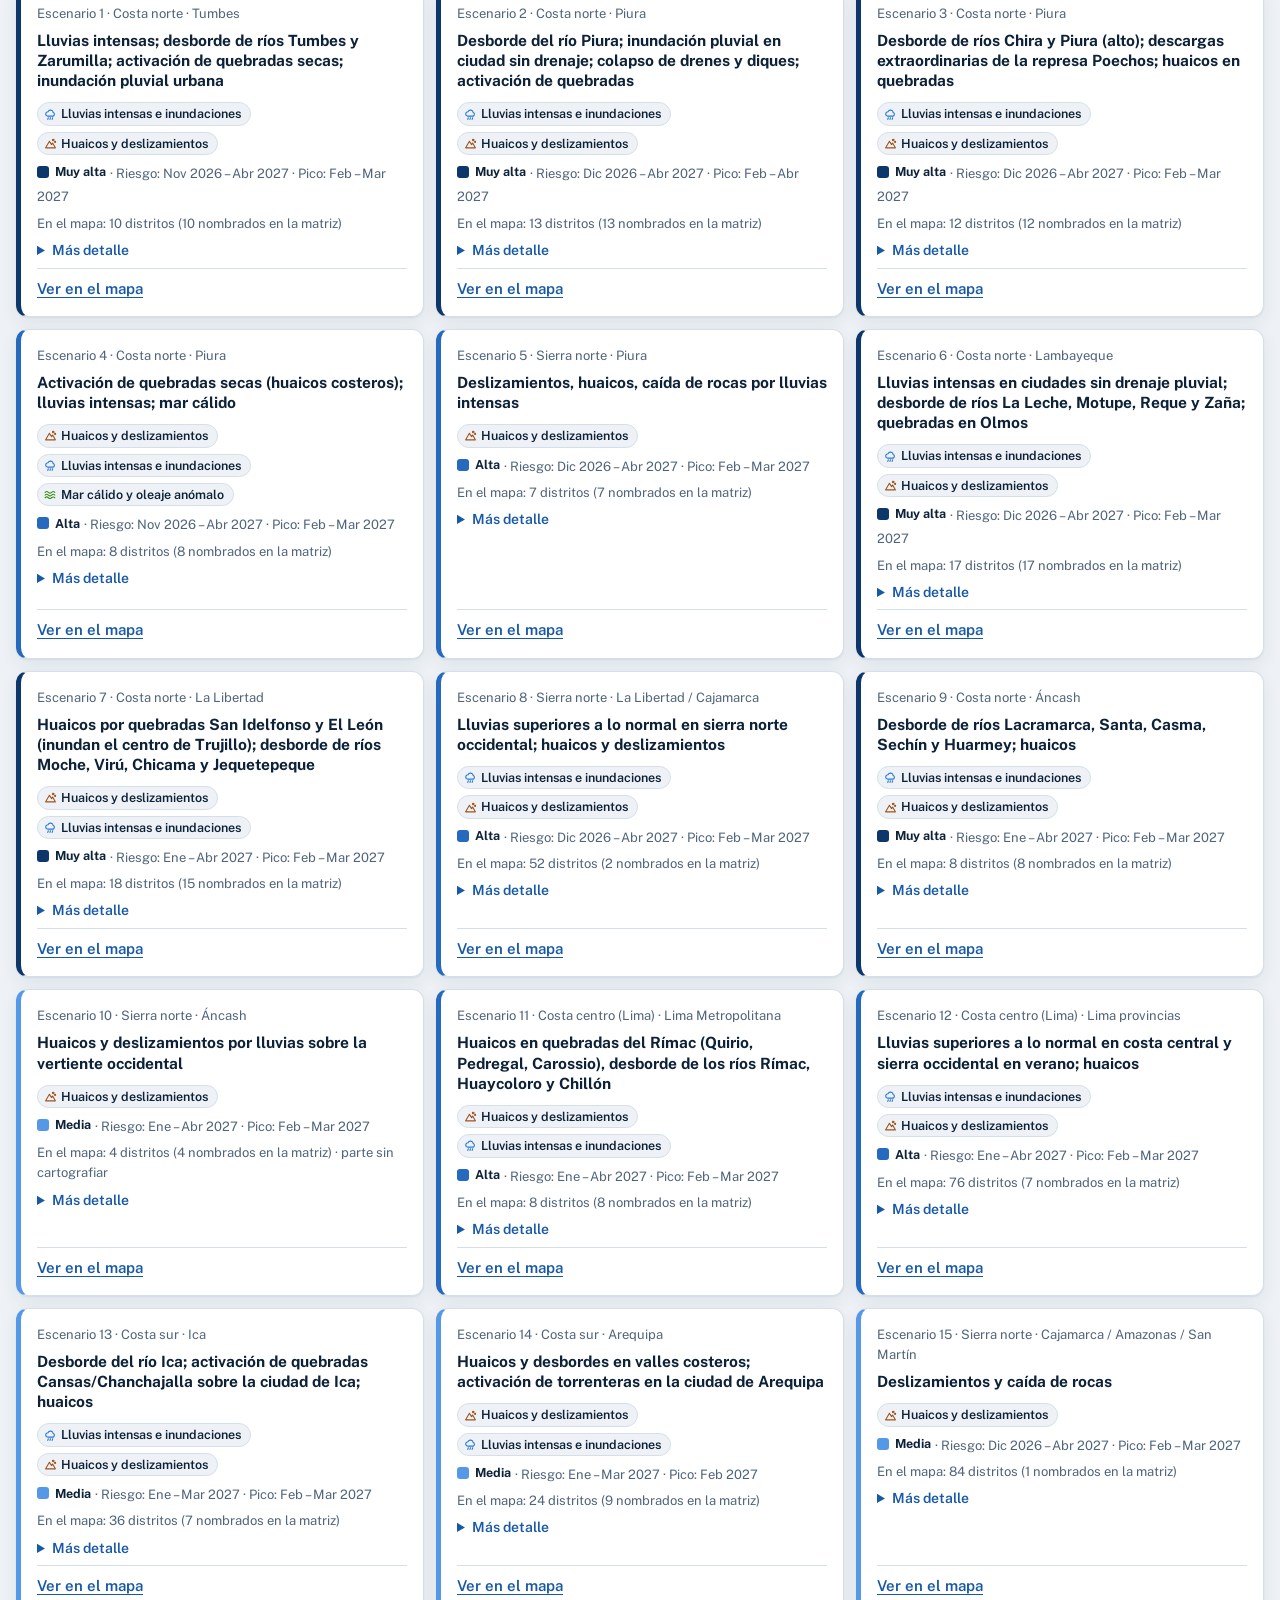
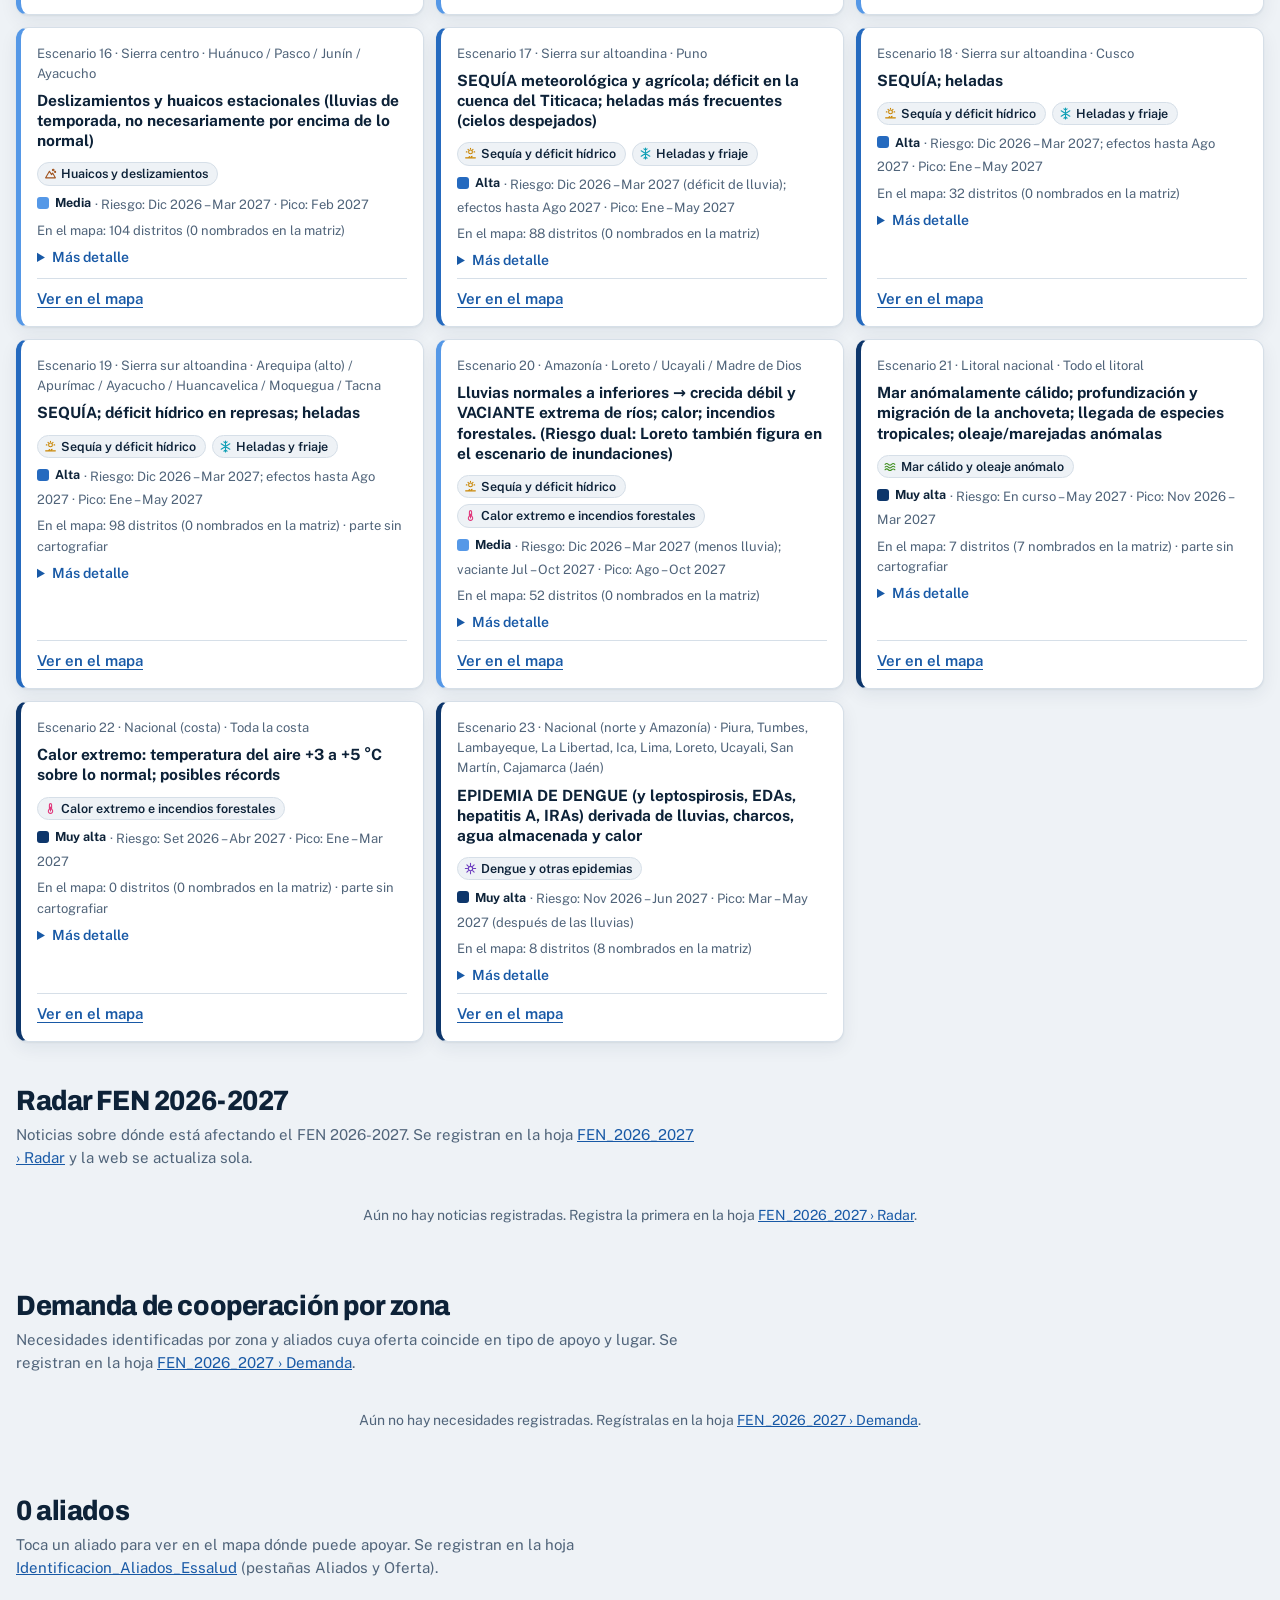
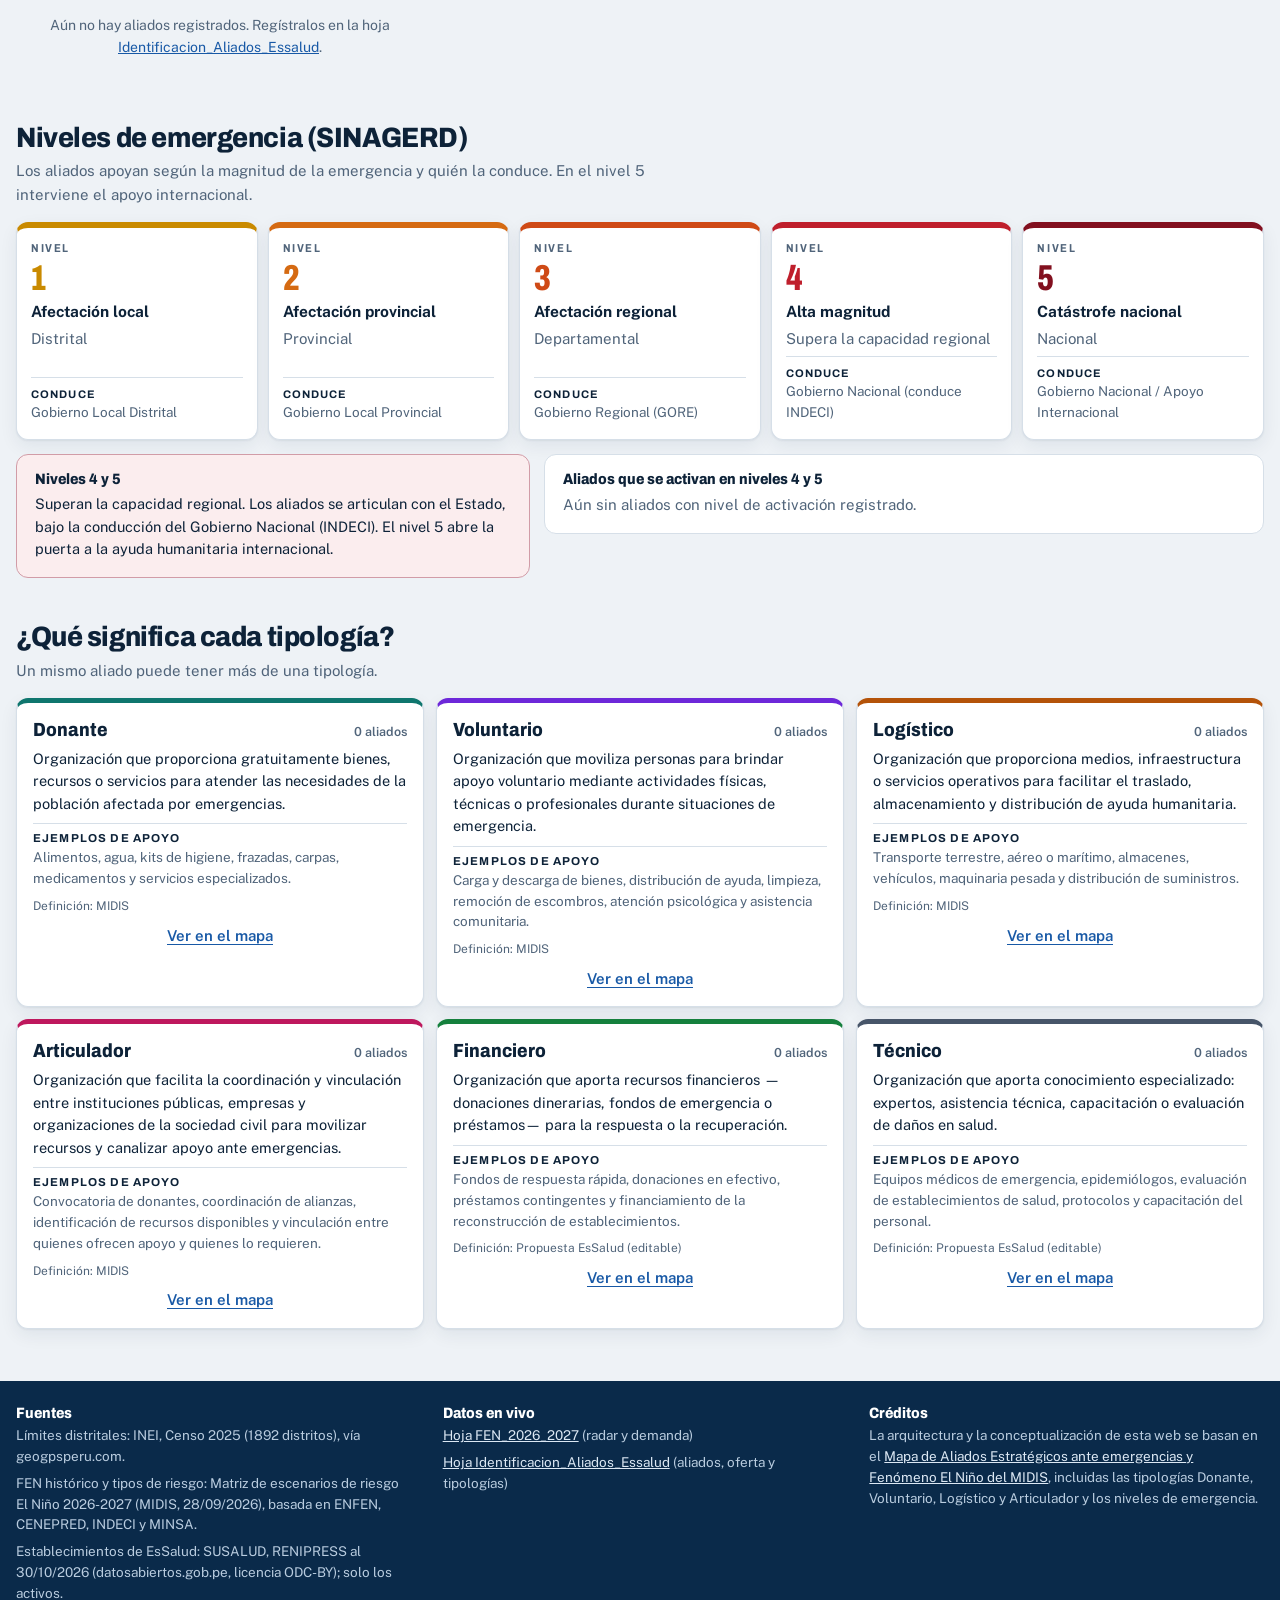
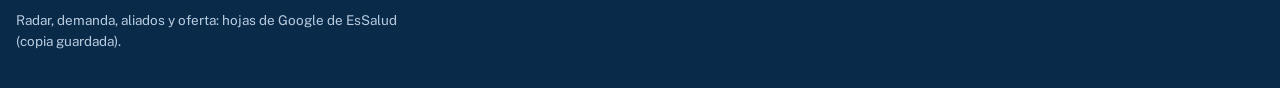
==== commit 38fb6920: "Tipos de riesgo del FEN, establecimientos de EsSalud y pipeline interno - Leyenda de 7 tipos de ries" ====
--- a/index.html
+++ b/index.html
@@ -4,7 +4,7 @@
 <meta charset="utf-8">
 <meta name="viewport" content="width=device-width, initial-scale=1">
 <title>Aliados ante el FEN 2026-2027</title>
-<meta name="description" content="Mapa distrital del Perú con las zonas históricamente afectadas por El Niño, un radar de noticias del FEN 2026-2027, la demanda de cooperación por zona y los aliados de EsSalud.">
+<meta name="description" content="Mapa distrital del Perú con los riesgos del Fenómeno El Niño, un radar de noticias del FEN 2026-2027, los establecimientos de EsSalud, la demanda de cooperación por zona y los aliados.">
 <link rel="preconnect" href="https://fonts.googleapis.com">
 <link rel="stylesheet" href="https://fonts.googleapis.com/css2?family=Archivo:wdth,wght@62..125,500..900&family=Public+Sans:wght@400;500;600;700&display=swap">
 <link rel="stylesheet" href="assets/estilos.css">
@@ -13,8 +13,8 @@
 <header class="topbar"><div class="in">
   <div class="brand"><b>EsSalud</b><span>Cooperación internacional · Fenómeno El Niño 2026-2027</span></div>
   <nav class="topnav" aria-label="Secciones">
-    <a href="#mapa">Mapa</a><a href="#historico">FEN histórico</a><a href="#radar">Radar 2026-27</a>
-    <a href="#demanda">Demanda</a><a href="#aliados">Aliados</a><a href="#niveles">Niveles</a><a href="#tipologias">Tipologías</a><a href="#pipeline">Pipeline</a>
+    <a href="#mapa">Mapa</a><a href="#riesgos">Riesgos</a><a href="#historico">FEN histórico</a><a href="#radar">Radar 2026-27</a>
+    <a href="#demanda">Demanda</a><a href="#aliados">Aliados</a><a href="#niveles">Niveles</a><a href="#tipologias">Tipologías</a>
   </nav>
 </div></header>
 
@@ -22,7 +22,7 @@
   <div class="in">
     <p class="eyebrow">Gestión del riesgo de desastres · Cooperación internacional</p>
     <h1>Aliados y cooperación ante el Fenómeno El Niño 2026-2027</h1>
-    <p class="lead">Dónde golpea el FEN, qué necesitan las zonas afectadas y qué aliados pueden apoyar a EsSalud. Mapa distrital del Perú.</p>
+    <p class="lead">Dónde golpea el FEN y con qué tipo de riesgo, qué establecimientos de EsSalud están expuestos, qué necesitan las zonas afectadas y qué aliados pueden apoyar.</p>
     <div class="status" id="estado"><span class="dot"></span><span>Cargando datos…</span></div>
   </div>
 </section>
@@ -30,6 +30,7 @@
 <div class="stats"><div class="in" aria-live="polite">
   <div class="stat"><b id="k-hist">–</b><span><i style="--c:var(--hist)"></i>distritos con antecedente FEN (matriz)</span></div>
   <div class="stat"><b id="k-act">–</b><span><i style="--c:var(--act)"></i>distritos con reportes FEN 2026-27</span></div>
+  <div class="stat"><b><span id="k-es">–</span><small> de <span id="k-es-tot">–</span></small></b><span>establecimientos de EsSalud en distritos con riesgo</span></div>
   <div class="stat"><b id="k-dem">–</b><span>necesidades de cooperación registradas</span></div>
   <div class="stat"><b id="k-ali">–</b><span>aliados identificados</span></div>
 </div></div>
@@ -39,8 +40,8 @@
   <datalist id="lista-lugares"></datalist>
   <div class="chips" id="capas" role="group" aria-label="Capas del mapa"></div>
   <label class="check"><input type="checkbox" id="solo-nombrados"> Solo distritos nombrados en la matriz</label>
-  <span class="sep" aria-hidden="true"></span>
-  <div class="chips" id="chips" role="group" aria-label="Filtrar por tipología"></div>
+  <div class="chips fila" id="riesgos-chips" role="group" aria-label="Filtrar por tipo de riesgo"></div>
+  <div class="chips fila" id="chips" role="group" aria-label="Filtrar por tipología"></div>
 </div></div>
 
 <main class="in" id="mapa">
@@ -61,6 +62,12 @@
     </div>
     <aside class="card panel" id="panel" aria-live="polite"></aside>
   </div>
+
+  <section class="blk" id="riesgos">
+    <div class="sh"><div><h2>Riesgos asociados al FEN</h2>
+      <p>Siete tipos de riesgo, cada uno en su mapa. Se marcan los distritos con ese riesgo según la matriz de escenarios y el radar 2026-27. El FEN trae dos emergencias opuestas a la vez: exceso de lluvia en el norte y la costa, y déficit en la sierra sur y parte de la Amazonía. Toca un riesgo para verlo solo en el mapa grande.</p></div></div>
+    <div class="rcards" id="tarjetas-riesgo"></div>
+  </section>
 
   <section class="blk" id="historico">
     <div class="sh"><div><h2>FEN histórico: <span id="n-esc">23</span> escenarios</h2>
@@ -99,29 +106,13 @@
     <div class="sh"><div><h2>¿Qué significa cada tipología?</h2><p>Un mismo aliado puede tener más de una tipología.</p></div></div>
     <div class="gl" id="gl"></div>
   </section>
-
-  <section class="blk" id="pipeline">
-    <div class="sh"><div><h2>Cómo funciona: pipeline del proyecto</h2>
-      <p>De las fuentes a la decisión. Cada nodo lleva al archivo, la hoja o la fuente real. La arquitectura y la conceptualización siguen la <a href="https://claude.ai/artifact/XCFnRvFZUEnCZ79exZgucG" target="_blank" rel="noopener">web de aliados estratégicos del MIDIS</a>, que se tomó como referencia (cable rojo punteado).</p></div></div>
-    <div class="pipeline">
-      <div class="pipe-cols" aria-hidden="true"><span>1 · Insumos</span><span>2 · Scripts de Python</span><span>3 · Hojas de Google</span><span>4 · Web (app.js)</span><span>5 · Resultado</span></div>
-      <div id="pipeline-lienzo">
-        <svg id="pipe-cables" aria-hidden="true"></svg>
-        <div id="pipe-nodos"></div>
-      </div>
-      <div class="pipe-ley">
-        <span><i style="--c:#C8202F"></i>Referencia (MIDIS)</span><span><i style="--c:#0A2A4A"></i>Fuente de datos</span>
-        <span><i style="--c:#B45309"></i>Registro manual</span><span><i style="--c:#1859A6"></i>Script de Python</span>
-        <span><i style="--c:#188038"></i>Hoja de Google</span><span><i style="--c:#123F6D"></i>Web</span>
-      </div>
-    </div>
-  </section>
 </main>
 
 <footer class="foot"><div class="in">
   <div><b>Fuentes</b>
     <p>Límites distritales: INEI, Censo 2025 (1892 distritos), vía geogpsperu.com.</p>
-    <p>FEN histórico: Matriz de escenarios de riesgo El Niño 2026-2027 (MIDIS, 28/09/2026), basada en ENFEN, CENEPRED, INDECI y MINSA.</p>
+    <p>FEN histórico y tipos de riesgo: Matriz de escenarios de riesgo El Niño 2026-2027 (MIDIS, 28/09/2026), basada en ENFEN, CENEPRED, INDECI y MINSA.</p>
+    <p>Establecimientos de EsSalud: SUSALUD, RENIPRESS al 30/10/2026 (datosabiertos.gob.pe, licencia ODC-BY); solo los activos.</p>
     <p id="pie-datos"></p></div>
   <div><b>Datos en vivo</b>
     <p><a id="enlace-hoja-fen" target="_blank" rel="noopener">Hoja FEN_2026_2027</a> (radar y demanda)</p>
--- a/assets/estilos.css
+++ b/assets/estilos.css
@@ -11,6 +11,8 @@
   --hist:#256abf; --h1:#5598e7; --h2:#256abf; --h3:#0d366b;
   /* Capa FEN 2026-27 (naranja; más oscuro = mayor afectación) */
   --act:#cf5522; --a1:#e8834f; --a2:#cf5522; --a3:#9a3a14; --a4:#62220a;
+  /* Tipos de riesgo del FEN (validados como pares contiguos de la leyenda) */
+  --r-lluvias:#2a78d6; --r-huaicos:#a0521d; --r-sequia:#c98500; --r-calor:#e0367a; --r-heladas:#0f9fb5; --r-mar:#3f8f1f; --r-dengue:#6d3fc0; --r-otro:#7A8DA1;
   /* Tipologías de aliados */
   --don:#0F766E; --vol:#6D28D9; --log:#B45309; --art:#BE185D; --fin:#15803D; --tec:#475569;
   --lv1:#C98A00; --lv2:#D56A12; --lv3:#CF4A16; --lv4:#BF1F2C; --lv5:#82101F;
@@ -25,6 +27,7 @@
   --sea:#0A1826; --land:#1B2B3C; --border-d:#0A1826; --border-dep:#7F95AB; --halo:#0F1F30;
   --hist:#3987e5; --h1:#1c5cab; --h2:#3987e5; --h3:#9ec5f4;
   --act:#c9561f; --a1:#9c4219; --a2:#c9561f; --a3:#ee7a45; --a4:#f8b995;
+  --r-lluvias:#3987e5; --r-huaicos:#b8502e; --r-sequia:#a68a00; --r-calor:#e64d8c; --r-heladas:#1a9fb5; --r-mar:#5aa832; --r-dengue:#9a76ee; --r-otro:#7F95AB;
   --don:#34D1BF; --vol:#B49BFA; --log:#FBBF4A; --art:#F58DB8; --fin:#4ADE80; --tec:#A3B3C6;
   --lv1:#E8B130; --lv2:#F08A3A; --lv3:#F26E3E; --lv4:#F0606B; --lv5:#FF8E98;
   --shadow:0 1px 2px rgba(0,0,0,.35),0 6px 18px rgba(0,0,0,.28);
@@ -35,6 +38,7 @@
   --sea:#0A1826; --land:#1B2B3C; --border-d:#0A1826; --border-dep:#7F95AB; --halo:#0F1F30;
   --hist:#3987e5; --h1:#1c5cab; --h2:#3987e5; --h3:#9ec5f4;
   --act:#c9561f; --a1:#9c4219; --a2:#c9561f; --a3:#ee7a45; --a4:#f8b995;
+  --r-lluvias:#3987e5; --r-huaicos:#b8502e; --r-sequia:#a68a00; --r-calor:#e64d8c; --r-heladas:#1a9fb5; --r-mar:#5aa832; --r-dengue:#9a76ee; --r-otro:#7F95AB;
   --don:#34D1BF; --vol:#B49BFA; --log:#FBBF4A; --art:#F58DB8; --fin:#4ADE80; --tec:#A3B3C6;
   --lv1:#E8B130; --lv2:#F08A3A; --lv3:#F26E3E; --lv4:#F0606B; --lv5:#FF8E98;
   --shadow:0 1px 2px rgba(0,0,0,.35),0 6px 18px rgba(0,0,0,.28);
@@ -74,7 +78,8 @@
 
 /* --- Cifras --- */
 .stats{position:relative;z-index:2;margin-top:-84px}
-.stats .in{display:grid;grid-template-columns:repeat(4,minmax(0,1fr));gap:12px}
+.stats .in{display:grid;grid-template-columns:repeat(5,minmax(0,1fr));gap:12px}
+.stat b small{font:600 15px var(--f-body);color:var(--muted)}
 .stat{background:var(--surface);border:1px solid var(--line);border-radius:12px;padding:14px 16px;box-shadow:var(--shadow);display:flex;flex-direction:column;gap:4px}
 .stat b{font:800 clamp(28px,3vw,36px)/1 var(--f-display);font-stretch:80%;color:var(--num)}
 .stat span{font-size:13.5px;color:var(--muted)}
@@ -143,6 +148,7 @@
 .kpis{display:grid;grid-template-columns:repeat(4,minmax(0,1fr));gap:6px;margin-bottom:14px}
 .kpis div{background:var(--bg);border-radius:8px;padding:8px}
 .kpis b{display:block;font:800 22px/1 var(--f-display);font-stretch:85%}
+.kpis b small{font:600 13px var(--f-body);color:var(--muted)}
 .kpis span{font-size:12px;color:var(--muted)}
 .blk-p{margin-top:16px}
 .blk-p h3{font:700 12px var(--f-display);font-stretch:85%;letter-spacing:.12em;text-transform:uppercase;color:var(--muted);margin:0 0 8px;display:flex;align-items:center;gap:8px}
@@ -153,7 +159,7 @@
 .item button.lnk,.lnk{border:0;background:none;padding:0;color:var(--accent);font-weight:600;text-decoration:underline;text-underline-offset:3px}
 .rank{list-style:none;margin:0;padding:0;display:grid;gap:1px}
 .rank li{display:block}
-.rank button{display:grid;grid-template-columns:118px 1fr 34px 34px 34px;gap:8px;align-items:center;width:100%;text-align:left;border:0;background:transparent;padding:6px 6px;border-radius:6px;font-size:14px}
+.rank button{display:grid;grid-template-columns:110px 1fr 32px 32px 32px 32px;gap:8px;align-items:center;width:100%;text-align:left;border:0;background:transparent;padding:6px 6px;border-radius:6px;font-size:14px}
 .rank button:hover{background:var(--bg)}
 .rank .hd{font-size:11.5px;color:var(--muted);text-transform:uppercase;letter-spacing:.06em;cursor:default}
 .rank .hd:hover{background:transparent}
@@ -226,31 +232,39 @@
 .gcard .eg{font-size:13.5px;color:var(--muted);padding-top:8px;border-top:1px solid var(--line)}
 .gcard .eg b{display:block;font:700 11.5px var(--f-display);letter-spacing:.1em;text-transform:uppercase;color:var(--ink);margin-bottom:3px}
 .gcard .origen{font-size:12px;color:var(--muted)}
-/* --- Pipeline estilo n8n: lienzo punteado, nodos con ícono y puertos, cables curvos --- */
-.pipeline{--canvas:#F4F6F8;--dot:#C9D2DC;--cable:#97A3B0;background-color:var(--canvas);background-image:radial-gradient(var(--dot) 1px,transparent 1.2px);background-size:20px 20px;border:1px solid var(--line);border-radius:14px;padding:16px 20px 14px}
-:root[data-theme="dark"] .pipeline{--canvas:#0B1724;--dot:#1E3247;--cable:#5D7187}
-@media (prefers-color-scheme: dark){:root:not([data-theme="light"]) .pipeline{--canvas:#0B1724;--dot:#1E3247;--cable:#5D7187}}
-.pipe-cols{display:grid;grid-template-columns:repeat(5,minmax(0,1fr));column-gap:48px;margin-bottom:30px;font:700 11.5px var(--f-display);letter-spacing:.12em;text-transform:uppercase;color:var(--muted)}
-#pipeline-lienzo{position:relative}
-#pipe-nodos{position:relative;z-index:1;display:grid;grid-template-columns:repeat(5,minmax(0,1fr));column-gap:48px;row-gap:16px}
-#pipe-cables{position:absolute;left:0;top:0;z-index:0;pointer-events:none;overflow:visible}
-#pipe-cables .cable{fill:none;stroke:var(--cable);stroke-width:2}
-#pipe-cables .cable.referencia{stroke:var(--alert);stroke-dasharray:6 5}
-#pipe-cables .fin{fill:var(--cable)}
-.nodo{position:relative;display:flex;align-items:center;gap:10px;min-height:66px;padding:10px 12px;background:var(--surface);border:1px solid var(--line);border-radius:10px;box-shadow:var(--shadow);color:var(--ink);text-decoration:none}
-a.nodo:hover{border-color:var(--c);box-shadow:0 0 0 1px var(--c),var(--shadow)}
-.nodo .ico{flex:none;width:38px;height:38px;border-radius:8px;background:var(--c);display:grid;place-items:center}
-.nodo .ico svg{width:20px;height:20px;fill:none;stroke:#fff;stroke-width:1.8;stroke-linecap:round;stroke-linejoin:round}
-.nodo .txt{display:flex;flex-direction:column;min-width:0;line-height:1.3}
-.nodo .txt b{font-size:14px}
-.nodo .txt>span:last-child{font-size:12.5px;color:var(--muted)}
-.nodo .badge{align-self:flex-start;font:700 10.5px var(--f-display);letter-spacing:.1em;text-transform:uppercase;color:#fff;background:var(--c);border-radius:4px;padding:1px 6px;margin-bottom:3px}
-.nodo.ref{border:1.5px dashed var(--c)}
-.puerto{position:absolute;top:50%;width:10px;height:10px;margin-top:-5px;border-radius:50%;background:var(--surface);border:2px solid var(--cable,#97A3B0)}
-.puerto.entrada{left:-6px}.puerto.salida{right:-6px}
-.pipe-ley{display:flex;flex-wrap:wrap;gap:6px 16px;margin-top:14px;font-size:12.5px;color:var(--muted)}
-.pipe-ley i{display:inline-block;width:10px;height:10px;border-radius:3px;background:var(--c);margin-right:6px}
-@media (max-width:900px){.pipe-cols{display:none}#pipe-nodos{grid-template-columns:minmax(0,1fr);row-gap:22px}.nodo{grid-column:auto!important;grid-row:auto!important}.puerto{display:none}}
+
+/* --- Tipos de riesgo: íconos, chips y etiquetas (el ícono acompaña siempre al color) --- */
+.chips.fila{flex-basis:100%}
+.ic{width:15px;height:15px;flex:none;fill:none;stroke:var(--c);stroke-width:2;stroke-linecap:round;stroke-linejoin:round}
+.ic-ley{width:14px;height:14px;fill:none;stroke:var(--ink);stroke-width:2;stroke-linecap:round;stroke-linejoin:round}
+.rchip{gap:6px}
+.chip[aria-pressed="true"] .ic{stroke-width:2.4}
+.tag.riesgo{gap:4px;padding-left:6px}
+.tag.riesgo .ic{width:13px;height:13px}
+
+/* --- Establecimientos de EsSalud: hueco = fuera de zonas con riesgo; lleno = en zona con riesgo --- */
+circle.es{fill:var(--surface);stroke:var(--ink);cursor:pointer}
+circle.es.expuesto{fill:var(--ink);stroke:var(--surface)}
+#g-es circle{vector-effect:none}
+.chip.es-chip{--c:var(--ink)}
+.chip.es-chip i{border-radius:50%;background:var(--ink)}
+.es-item{display:grid;grid-template-columns:14px minmax(0,1fr);gap:8px;align-items:start}
+.es-item .punto{width:10px;height:10px;margin-top:5px;border-radius:50%;border:1.5px solid var(--ink);background:var(--surface)}
+.es-item .punto.expuesto{background:var(--ink)}
+
+/* --- Tarjetas de riesgo con mini mapa --- */
+.rcards{display:grid;grid-template-columns:repeat(auto-fill,minmax(min(100%,400px),1fr));gap:12px}
+.rcard{display:grid;grid-template-columns:118px minmax(0,1fr);gap:14px;padding:14px;border:1px solid var(--line);border-top:5px solid var(--c);border-radius:12px;background:var(--surface);box-shadow:var(--shadow)}
+.rcard.activo{box-shadow:0 0 0 2px var(--c),var(--shadow)}
+.rcard canvas.mini{width:118px;height:168px;display:block;background:var(--sea);border-radius:8px}
+.rcard h3{margin:0 0 6px;font:800 17px/1.2 var(--f-display);font-stretch:90%;display:flex;align-items:center;gap:8px}
+.rico{width:28px;height:28px;border-radius:7px;background:var(--c);display:grid;place-items:center;flex:none}
+.rico .ic{width:17px;height:17px;stroke:#fff}
+.rnum{display:flex;flex-wrap:wrap;gap:2px 12px;font-size:13px;color:var(--muted);margin-bottom:6px}
+.rnum b{color:var(--ink);font-variant-numeric:tabular-nums}
+.rtxt p{margin:0 0 6px;font-size:14px}
+@media (max-width:1100px){.stats .in{grid-template-columns:repeat(3,minmax(0,1fr))}}
+@media (max-width:640px){.stats .in{grid-template-columns:repeat(2,minmax(0,1fr))}.rcard{grid-template-columns:88px minmax(0,1fr)}.rcard canvas.mini{width:88px;height:126px}}
 
 footer.foot{margin-top:40px;background:var(--navy);color:#B9CCDF}
 footer.foot .in{padding-block:24px 30px;display:grid;grid-template-columns:repeat(3,minmax(0,1fr));gap:16px 32px;font-size:13.5px}
